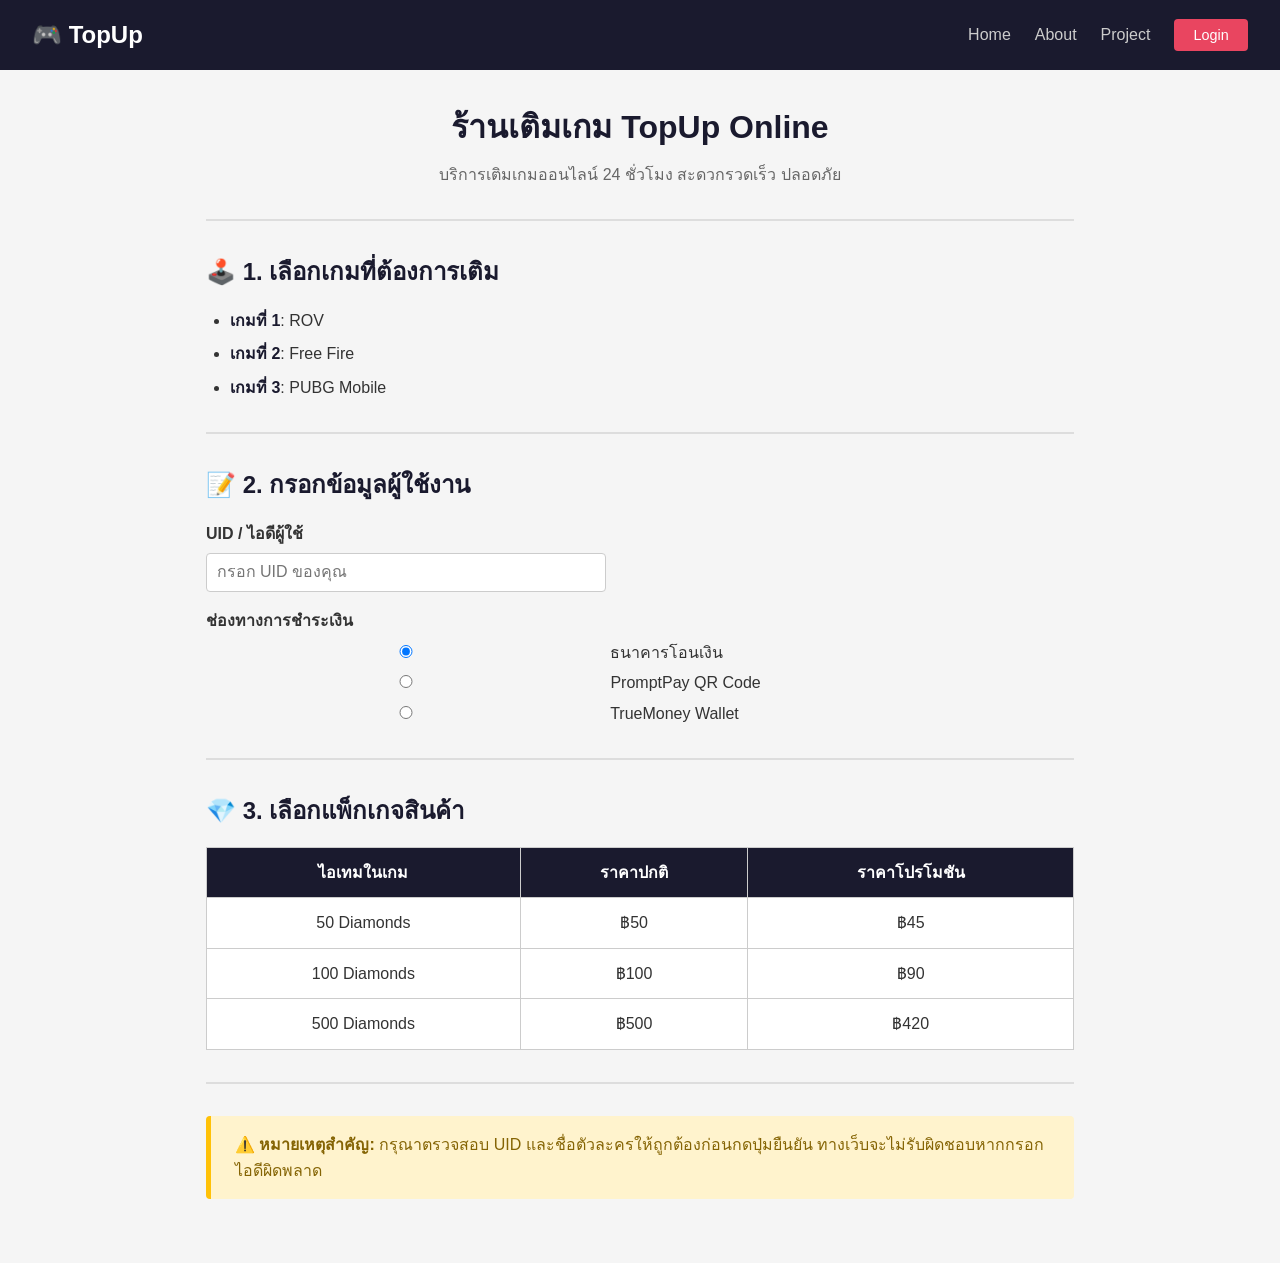
==== index.html @ 4694f150 "my first commit" ====
<!DOCTYPE html>
<html lang="th">
<head>
    <meta charset="UTF-8">
    <meta name="viewport" content="width=device-width, initial-scale=1.0">
    <title>ร้านเติมเกมออนไลน์</title>
    <link rel="stylesheet" href="style.css">
</head>
<body>

    <nav class="navbar">
        <div class="logo">🎮 TopUp</div>
        <ul class="nav-links">
            <li><a href="#">Home</a></li>
            <li><a href="#">About</a></li>
            <li><a href="#">Project</a></li>
            <li><button class="btn-login">Login</button></li>
        </ul>
    </nav>

    <div class="container">

        <h1>ร้านเติมเกม TopUp Online</h1>
        <p class="subtitle">บริการเติมเกมออนไลน์ 24 ชั่วโมง สะดวกรวดเร็ว ปลอดภัย</p>

        <hr>

        <h2>🕹️ 1. เลือกเกมที่ต้องการเติม</h2>
        <ul class="game-list">
            <li><strong>เกมที่ 1</strong>: ROV</li>
            <li><strong>เกมที่ 2</strong>: Free Fire</li>
            <li><strong>เกมที่ 3</strong>: PUBG Mobile</li>
        </ul>

        <hr>

        <h2>📝 2. กรอกข้อมูลผู้ใช้งาน</h2>
        <div class="form-group">
            <label for="uid">UID / ไอดีผู้ใช้</label>
            <input type="text" id="uid" placeholder="กรอก UID ของคุณ">
        </div>
        <div class="form-group">
            <label>ช่องทางการชำระเงิน</label>
            <ul class="payment-options">
                <li><label><input type="radio" name="payment" checked> ธนาคารโอนเงิน</label></li>
                <li><label><input type="radio" name="payment"> PromptPay QR Code</label></li>
                <li><label><input type="radio" name="payment"> TrueMoney Wallet</label></li>
            </ul>
        </div>

        <hr>

        <h2>💎 3. เลือกแพ็กเกจสินค้า</h2>
        <table>
            <thead>
                <tr>
                    <th>ไอเทมในเกม</th>
                    <th>ราคาปกติ</th>
                    <th>ราคาโปรโมชัน</th>
                </tr>
            </thead>
            <tbody>
                <tr>
                    <td>50 Diamonds</td>
                    <td>฿50</td>
                    <td>฿45</td>
                </tr>
                <tr>
                    <td>100 Diamonds</td>
                    <td>฿100</td>
                    <td>฿90</td>
                </tr>
                <tr>
                    <td>500 Diamonds</td>
                    <td>฿500</td>
                    <td>฿420</td>
                </tr>
            </tbody>
        </table>

        <hr>

        <blockquote>
            ⚠️ <strong>หมายเหตุสำคัญ:</strong> กรุณาตรวจสอบ UID และชื่อตัวละครให้ถูกต้องก่อนกดปุ่มยืนยัน ทางเว็บจะไม่รับผิดชอบหากกรอกไอดีผิดพลาด
        </blockquote>

    </div>

</body>
</html>
---- style.css ----
* {
  margin: 0;
  padding: 0;
  box-sizing: border-box;
}
body {
  font-family:
    -apple-system, BlinkMacSystemFont, "Segoe UI", Roboto, sans-serif;
  line-height: 1.6;
  color: #333;
  background: #f5f5f5;
}
.navbar {
  background: #1a1a2e;
  padding: 1rem 2rem;
  display: flex;
  align-items: center;
  justify-content: space-between;
  flex-wrap: wrap;
  gap: 1rem;
}
.navbar .logo {
  font-size: 1.5rem;
  font-weight: bold;
  color: #fff;
}
.navbar .nav-links {
  display: flex;
  align-items: center;
  gap: 1.5rem;
  list-style: none;
  flex-wrap: wrap;
}
.navbar .nav-links a {
  color: #ccc;
  text-decoration: none;
  transition: color 0.3s;
}
.navbar .nav-links a:hover {
  color: #fff;
}
.navbar .btn-login {
  background: #e94560;
  color: #fff;
  border: none;
  padding: 0.5rem 1.2rem;
  border-radius: 4px;
  cursor: pointer;
  font-size: 0.9rem;
}
.navbar .btn-login:hover {
  background: #d63851;
}
.container {
  max-width: 900px;
  margin: 0 auto;
  padding: 2rem 1rem;
}
h1 {
  text-align: center;
  margin-bottom: 0.5rem;
  color: #1a1a2e;
}
.subtitle {
  text-align: center;
  color: #666;
  margin-bottom: 1.5rem;
}
hr {
  border: none;
  border-top: 2px solid #ddd;
  margin: 2rem 0;
}
h2 {
  color: #1a1a2e;
  margin-bottom: 1rem;
}
.game-list {
  list-style: disc;
  padding-left: 1.5rem;
}
.game-list li {
  margin-bottom: 0.5rem;
}
.game-list li strong {
  color: #1a1a2e;
}
.form-group {
  margin-bottom: 1rem;
}
.form-group label {
  display: block;
  font-weight: 600;
  margin-bottom: 0.4rem;
}
.form-group input,
.form-group select {
  width: 100%;
  max-width: 400px;
  padding: 0.6rem;
  border: 1px solid #ccc;
  border-radius: 4px;
  font-size: 1rem;
}
.payment-options {
  list-style: none;
  padding: 0;
}
.payment-options li {
  margin-bottom: 0.3rem;
}
.payment-options label {
  font-weight: normal;
  display: inline;
}
table {
  width: 100%;
  border-collapse: collapse;
  margin-top: 0.5rem;
}
th,
td {
  border: 1px solid #ccc;
  padding: 0.75rem;
  text-align: center;
}
th {
  background: #1a1a2e;
  color: #fff;
}
td {
  background: #fff;
}
blockquote {
  background: #fff3cd;
  border-left: 5px solid #ffc107;
  padding: 1rem 1.5rem;
  margin: 2rem 0;
  border-radius: 4px;
  color: #856404;
}
@media (max-width: 600px) {
  .navbar {
    flex-direction: column;
    align-items: flex-start;
  }
  .navbar .nav-links {
    flex-direction: column;
    align-items: flex-start;
    gap: 0.75rem;
  }
  h1 {
    font-size: 1.5rem;
  }
}
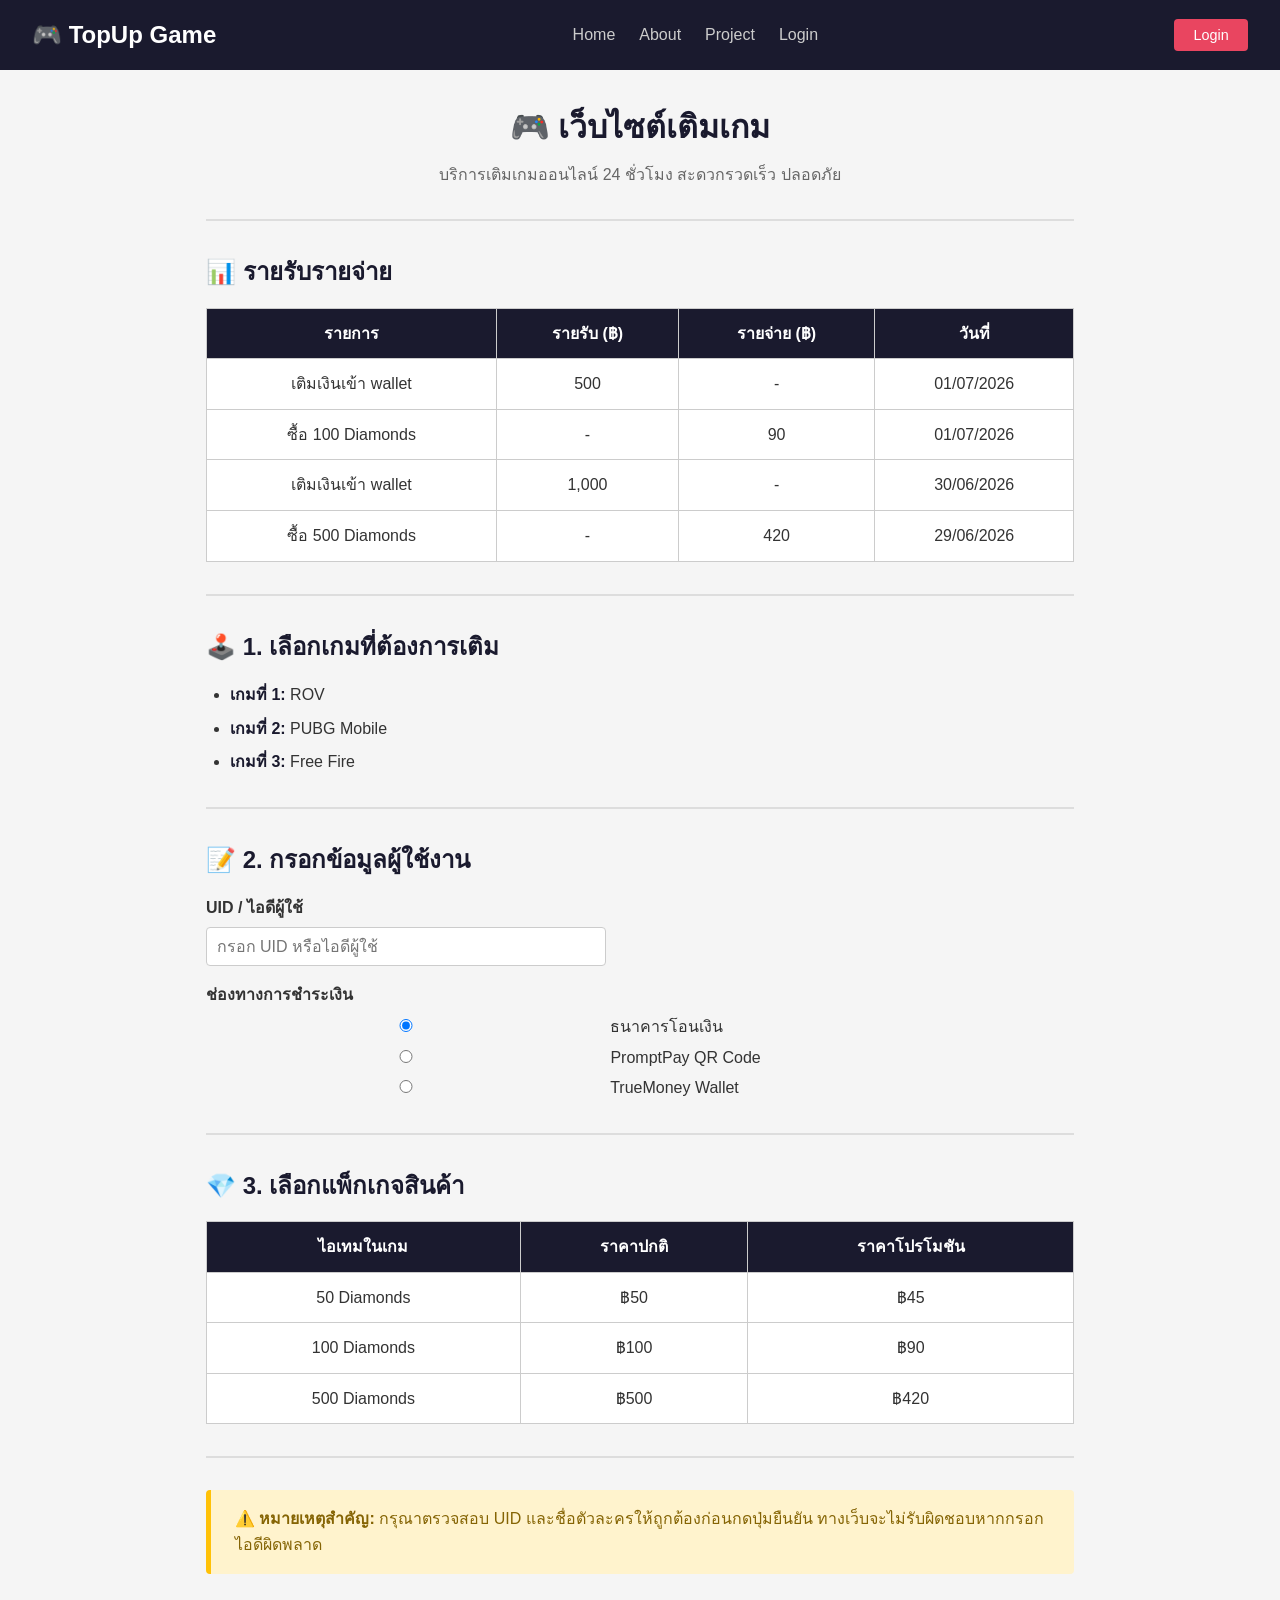
==== commit 2b281fe5: "second commit" ====
--- a/index.html
+++ b/index.html
@@ -1,90 +1,148 @@
 <!DOCTYPE html>
 <html lang="th">
 <head>
-    <meta charset="UTF-8">
-    <meta name="viewport" content="width=device-width, initial-scale=1.0">
-    <title>ร้านเติมเกมออนไลน์</title>
-    <link rel="stylesheet" href="style.css">
+  <meta charset="UTF-8" />
+  <meta name="viewport" content="width=device-width, initial-scale=1.0" />
+  <title>เว็บไซต์เติมเกม</title>
+  <link rel="stylesheet" href="style.css" />
 </head>
 <body>
 
-    <nav class="navbar">
-        <div class="logo">🎮 TopUp</div>
-        <ul class="nav-links">
-            <li><a href="#">Home</a></li>
-            <li><a href="#">About</a></li>
-            <li><a href="#">Project</a></li>
-            <li><button class="btn-login">Login</button></li>
-        </ul>
-    </nav>
+  <nav class="navbar">
+    <div class="logo">🎮 TopUp Game</div>
+    <ul class="nav-links">
+      <li><a href="#">Home</a></li>
+      <li><a href="#">About</a></li>
+      <li><a href="#">Project</a></li>
+      <li><a href="#">Login</a></li>
+    </ul>
+    <button class="btn-login">Login</button>
+  </nav>
 
-    <div class="container">
+  <div class="container">
 
-        <h1>ร้านเติมเกม TopUp Online</h1>
-        <p class="subtitle">บริการเติมเกมออนไลน์ 24 ชั่วโมง สะดวกรวดเร็ว ปลอดภัย</p>
+    <h1>🎮 เว็บไซต์เติมเกม</h1>
+    <p class="subtitle">บริการเติมเกมออนไลน์ 24 ชั่วโมง สะดวกรวดเร็ว ปลอดภัย</p>
 
-        <hr>
+    <hr />
 
-        <h2>🕹️ 1. เลือกเกมที่ต้องการเติม</h2>
-        <ul class="game-list">
-            <li><strong>เกมที่ 1</strong>: ROV</li>
-            <li><strong>เกมที่ 2</strong>: Free Fire</li>
-            <li><strong>เกมที่ 3</strong>: PUBG Mobile</li>
-        </ul>
+    <h2>📊 รายรับรายจ่าย</h2>
+    <table>
+      <thead>
+        <tr>
+          <th>รายการ</th>
+          <th>รายรับ (฿)</th>
+          <th>รายจ่าย (฿)</th>
+          <th>วันที่</th>
+        </tr>
+      </thead>
+      <tbody>
+        <tr>
+          <td>เติมเงินเข้า wallet</td>
+          <td>500</td>
+          <td>-</td>
+          <td>01/07/2026</td>
+        </tr>
+        <tr>
+          <td>ซื้อ 100 Diamonds</td>
+          <td>-</td>
+          <td>90</td>
+          <td>01/07/2026</td>
+        </tr>
+        <tr>
+          <td>เติมเงินเข้า wallet</td>
+          <td>1,000</td>
+          <td>-</td>
+          <td>30/06/2026</td>
+        </tr>
+        <tr>
+          <td>ซื้อ 500 Diamonds</td>
+          <td>-</td>
+          <td>420</td>
+          <td>29/06/2026</td>
+        </tr>
+      </tbody>
+    </table>
 
-        <hr>
+    <hr />
 
-        <h2>📝 2. กรอกข้อมูลผู้ใช้งาน</h2>
-        <div class="form-group">
-            <label for="uid">UID / ไอดีผู้ใช้</label>
-            <input type="text" id="uid" placeholder="กรอก UID ของคุณ">
-        </div>
-        <div class="form-group">
-            <label>ช่องทางการชำระเงิน</label>
-            <ul class="payment-options">
-                <li><label><input type="radio" name="payment" checked> ธนาคารโอนเงิน</label></li>
-                <li><label><input type="radio" name="payment"> PromptPay QR Code</label></li>
-                <li><label><input type="radio" name="payment"> TrueMoney Wallet</label></li>
-            </ul>
-        </div>
+    <h2>🕹️ 1. เลือกเกมที่ต้องการเติม</h2>
+    <ul class="game-list">
+      <li><strong>เกมที่ 1:</strong> ROV</li>
+      <li><strong>เกมที่ 2:</strong> PUBG Mobile</li>
+      <li><strong>เกมที่ 3:</strong> Free Fire</li>
+    </ul>
 
-        <hr>
+    <hr />
 
-        <h2>💎 3. เลือกแพ็กเกจสินค้า</h2>
-        <table>
-            <thead>
-                <tr>
-                    <th>ไอเทมในเกม</th>
-                    <th>ราคาปกติ</th>
-                    <th>ราคาโปรโมชัน</th>
-                </tr>
-            </thead>
-            <tbody>
-                <tr>
-                    <td>50 Diamonds</td>
-                    <td>฿50</td>
-                    <td>฿45</td>
-                </tr>
-                <tr>
-                    <td>100 Diamonds</td>
-                    <td>฿100</td>
-                    <td>฿90</td>
-                </tr>
-                <tr>
-                    <td>500 Diamonds</td>
-                    <td>฿500</td>
-                    <td>฿420</td>
-                </tr>
-            </tbody>
-        </table>
+    <h2>📝 2. กรอกข้อมูลผู้ใช้งาน</h2>
+    <div class="form-group">
+      <label for="uid">UID / ไอดีผู้ใช้</label>
+      <input type="text" id="uid" placeholder="กรอก UID หรือไอดีผู้ใช้" />
+    </div>
+    <div class="form-group">
+      <label>ช่องทางการชำระเงิน</label>
+      <ul class="payment-options">
+        <li>
+          <label>
+            <input type="radio" name="payment" value="bank" checked />
+            ธนาคารโอนเงิน
+          </label>
+        </li>
+        <li>
+          <label>
+            <input type="radio" name="payment" value="promptpay" />
+            PromptPay QR Code
+          </label>
+        </li>
+        <li>
+          <label>
+            <input type="radio" name="payment" value="truemoney" />
+            TrueMoney Wallet
+          </label>
+        </li>
+      </ul>
+    </div>
 
-        <hr>
+    <hr />
 
-        <blockquote>
-            ⚠️ <strong>หมายเหตุสำคัญ:</strong> กรุณาตรวจสอบ UID และชื่อตัวละครให้ถูกต้องก่อนกดปุ่มยืนยัน ทางเว็บจะไม่รับผิดชอบหากกรอกไอดีผิดพลาด
-        </blockquote>
+    <h2>💎 3. เลือกแพ็กเกจสินค้า</h2>
+    <table>
+      <thead>
+        <tr>
+          <th>ไอเทมในเกม</th>
+          <th>ราคาปกติ</th>
+          <th>ราคาโปรโมชัน</th>
+        </tr>
+      </thead>
+      <tbody>
+        <tr>
+          <td>50 Diamonds</td>
+          <td>฿50</td>
+          <td>฿45</td>
+        </tr>
+        <tr>
+          <td>100 Diamonds</td>
+          <td>฿100</td>
+          <td>฿90</td>
+        </tr>
+        <tr>
+          <td>500 Diamonds</td>
+          <td>฿500</td>
+          <td>฿420</td>
+        </tr>
+      </tbody>
+    </table>
 
-    </div>
+    <hr />
+
+    <blockquote>
+      <strong>⚠️ หมายเหตุสำคัญ:</strong>
+      กรุณาตรวจสอบ UID และชื่อตัวละครให้ถูกต้องก่อนกดปุ่มยืนยัน
+      ทางเว็บจะไม่รับผิดชอบหากกรอกไอดีผิดพลาด
+    </blockquote>
+
+  </div>
 
 </body>
 </html>
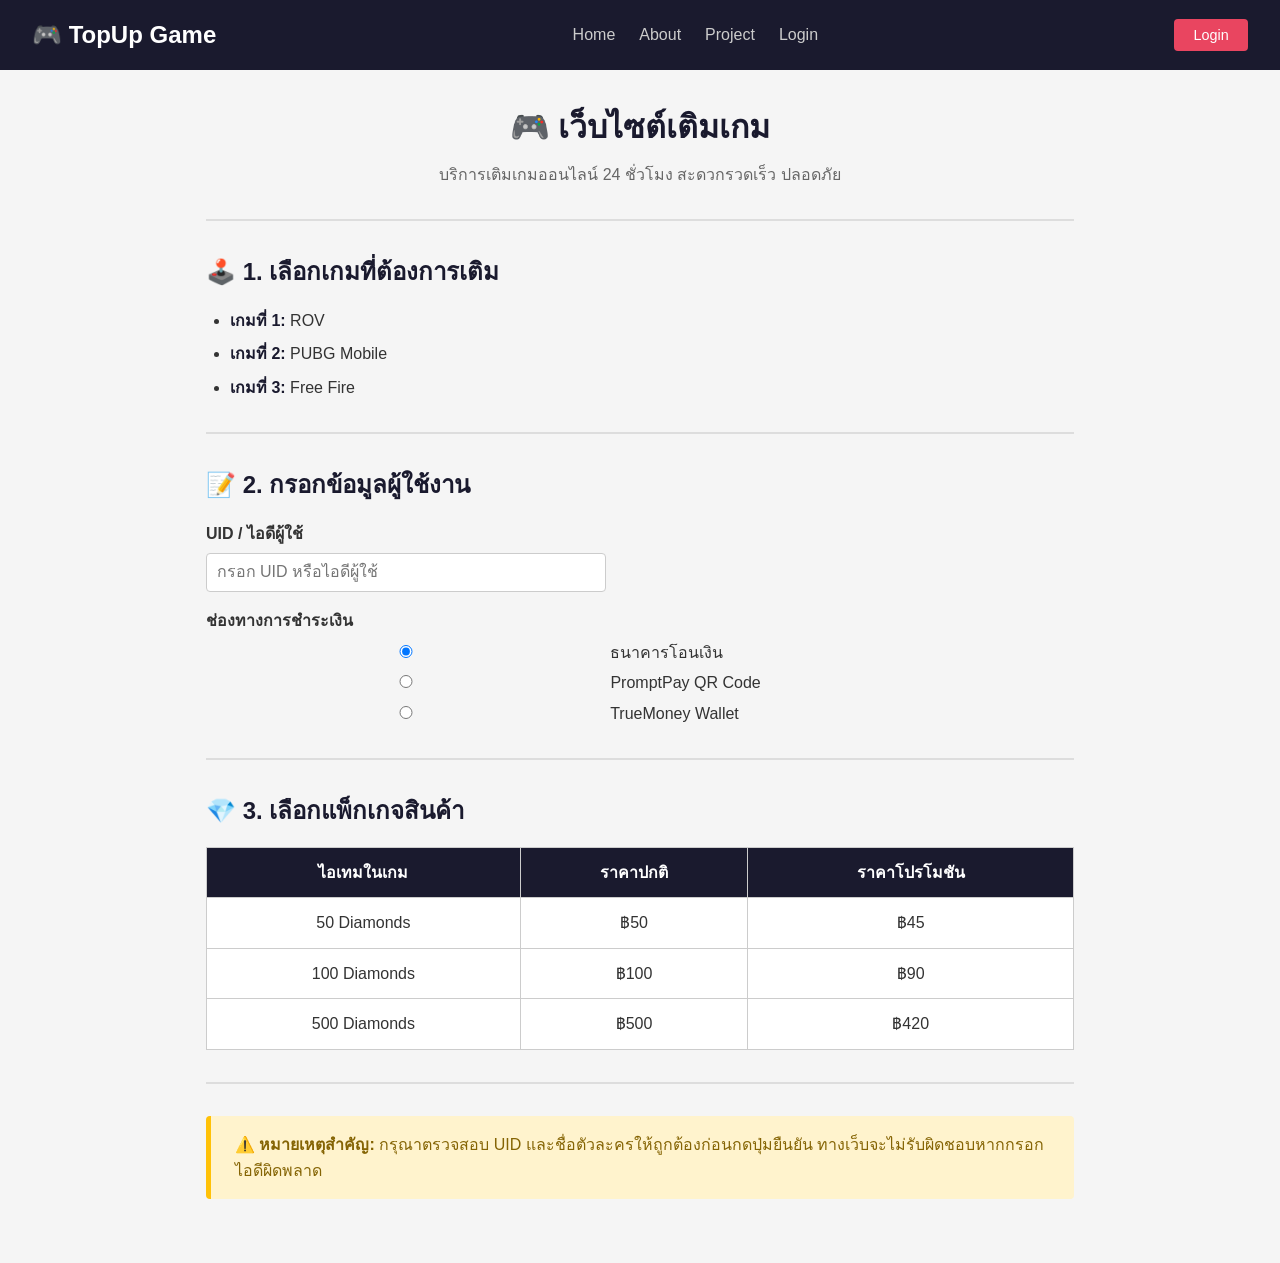
==== commit d9427f1a: "add javascript file" ====
--- a/index.html
+++ b/index.html
@@ -1,148 +1,107 @@
-<!DOCTYPE html>
+<!doctype html>
 <html lang="th">
-<head>
-  <meta charset="UTF-8" />
-  <meta name="viewport" content="width=device-width, initial-scale=1.0" />
-  <title>เว็บไซต์เติมเกม</title>
-  <link rel="stylesheet" href="style.css" />
-</head>
-<body>
+  <head>
+    <meta charset="UTF-8" />
+    <meta name="viewport" content="width=device-width, initial-scale=1.0" />
+    <title>เว็บไซต์เติมเกม</title>
+    <link rel="stylesheet" href="style.css" />
+  </head>
+  <body>
+    <nav class="navbar">
+      <div class="logo">🎮 TopUp Game</div>
+      <ul class="nav-links">
+        <li><a href="#">Home</a></li>
+        <li><a href="#">About</a></li>
+        <li><a href="#">Project</a></li>
+        <li><a href="#">Login</a></li>
+      </ul>
+      <button class="btn-login">Login</button>
+    </nav>
 
-  <nav class="navbar">
-    <div class="logo">🎮 TopUp Game</div>
-    <ul class="nav-links">
-      <li><a href="#">Home</a></li>
-      <li><a href="#">About</a></li>
-      <li><a href="#">Project</a></li>
-      <li><a href="#">Login</a></li>
-    </ul>
-    <button class="btn-login">Login</button>
-  </nav>
+    <div class="container">
+      <h1>🎮 เว็บไซต์เติมเกม</h1>
+      <p class="subtitle">
+        บริการเติมเกมออนไลน์ 24 ชั่วโมง สะดวกรวดเร็ว ปลอดภัย
+      </p>
 
-  <div class="container">
+      <hr />
 
-    <h1>🎮 เว็บไซต์เติมเกม</h1>
-    <p class="subtitle">บริการเติมเกมออนไลน์ 24 ชั่วโมง สะดวกรวดเร็ว ปลอดภัย</p>
+      <h2>🕹️ 1. เลือกเกมที่ต้องการเติม</h2>
+      <ul class="game-list">
+        <li><strong>เกมที่ 1:</strong> ROV</li>
+        <li><strong>เกมที่ 2:</strong> PUBG Mobile</li>
+        <li><strong>เกมที่ 3:</strong> Free Fire</li>
+      </ul>
 
-    <hr />
+      <hr />
 
-    <h2>📊 รายรับรายจ่าย</h2>
-    <table>
-      <thead>
-        <tr>
-          <th>รายการ</th>
-          <th>รายรับ (฿)</th>
-          <th>รายจ่าย (฿)</th>
-          <th>วันที่</th>
-        </tr>
-      </thead>
-      <tbody>
-        <tr>
-          <td>เติมเงินเข้า wallet</td>
-          <td>500</td>
-          <td>-</td>
-          <td>01/07/2026</td>
-        </tr>
-        <tr>
-          <td>ซื้อ 100 Diamonds</td>
-          <td>-</td>
-          <td>90</td>
-          <td>01/07/2026</td>
-        </tr>
-        <tr>
-          <td>เติมเงินเข้า wallet</td>
-          <td>1,000</td>
-          <td>-</td>
-          <td>30/06/2026</td>
-        </tr>
-        <tr>
-          <td>ซื้อ 500 Diamonds</td>
-          <td>-</td>
-          <td>420</td>
-          <td>29/06/2026</td>
-        </tr>
-      </tbody>
-    </table>
+      <h2>📝 2. กรอกข้อมูลผู้ใช้งาน</h2>
+      <div class="form-group">
+        <label for="uid">UID / ไอดีผู้ใช้</label>
+        <input type="text" id="uid" placeholder="กรอก UID หรือไอดีผู้ใช้" />
+      </div>
+      <div class="form-group">
+        <label>ช่องทางการชำระเงิน</label>
+        <ul class="payment-options">
+          <li>
+            <label>
+              <input type="radio" name="payment" value="bank" checked />
+              ธนาคารโอนเงิน
+            </label>
+          </li>
+          <li>
+            <label>
+              <input type="radio" name="payment" value="promptpay" />
+              PromptPay QR Code
+            </label>
+          </li>
+          <li>
+            <label>
+              <input type="radio" name="payment" value="truemoney" />
+              TrueMoney Wallet
+            </label>
+          </li>
+        </ul>
+      </div>
 
-    <hr />
+      <hr />
 
-    <h2>🕹️ 1. เลือกเกมที่ต้องการเติม</h2>
-    <ul class="game-list">
-      <li><strong>เกมที่ 1:</strong> ROV</li>
-      <li><strong>เกมที่ 2:</strong> PUBG Mobile</li>
-      <li><strong>เกมที่ 3:</strong> Free Fire</li>
-    </ul>
+      <h2>💎 3. เลือกแพ็กเกจสินค้า</h2>
+      <table>
+        <thead>
+          <tr>
+            <th>ไอเทมในเกม</th>
+            <th>ราคาปกติ</th>
+            <th>ราคาโปรโมชัน</th>
+          </tr>
+        </thead>
+        <tbody>
+          <tr>
+            <td>50 Diamonds</td>
+            <td>฿50</td>
+            <td>฿45</td>
+          </tr>
+          <tr>
+            <td>100 Diamonds</td>
+            <td>฿100</td>
+            <td>฿90</td>
+          </tr>
+          <tr>
+            <td>500 Diamonds</td>
+            <td>฿500</td>
+            <td>฿420</td>
+          </tr>
+        </tbody>
+      </table>
 
-    <hr />
+      <hr />
 
-    <h2>📝 2. กรอกข้อมูลผู้ใช้งาน</h2>
-    <div class="form-group">
-      <label for="uid">UID / ไอดีผู้ใช้</label>
-      <input type="text" id="uid" placeholder="กรอก UID หรือไอดีผู้ใช้" />
+      <blockquote>
+        <strong>⚠️ หมายเหตุสำคัญ:</strong>
+        กรุณาตรวจสอบ UID และชื่อตัวละครให้ถูกต้องก่อนกดปุ่มยืนยัน
+        ทางเว็บจะไม่รับผิดชอบหากกรอกไอดีผิดพลาด
+      </blockquote>
     </div>
-    <div class="form-group">
-      <label>ช่องทางการชำระเงิน</label>
-      <ul class="payment-options">
-        <li>
-          <label>
-            <input type="radio" name="payment" value="bank" checked />
-            ธนาคารโอนเงิน
-          </label>
-        </li>
-        <li>
-          <label>
-            <input type="radio" name="payment" value="promptpay" />
-            PromptPay QR Code
-          </label>
-        </li>
-        <li>
-          <label>
-            <input type="radio" name="payment" value="truemoney" />
-            TrueMoney Wallet
-          </label>
-        </li>
-      </ul>
-    </div>
-
-    <hr />
-
-    <h2>💎 3. เลือกแพ็กเกจสินค้า</h2>
-    <table>
-      <thead>
-        <tr>
-          <th>ไอเทมในเกม</th>
-          <th>ราคาปกติ</th>
-          <th>ราคาโปรโมชัน</th>
-        </tr>
-      </thead>
-      <tbody>
-        <tr>
-          <td>50 Diamonds</td>
-          <td>฿50</td>
-          <td>฿45</td>
-        </tr>
-        <tr>
-          <td>100 Diamonds</td>
-          <td>฿100</td>
-          <td>฿90</td>
-        </tr>
-        <tr>
-          <td>500 Diamonds</td>
-          <td>฿500</td>
-          <td>฿420</td>
-        </tr>
-      </tbody>
-    </table>
-
-    <hr />
-
-    <blockquote>
-      <strong>⚠️ หมายเหตุสำคัญ:</strong>
-      กรุณาตรวจสอบ UID และชื่อตัวละครให้ถูกต้องก่อนกดปุ่มยืนยัน
-      ทางเว็บจะไม่รับผิดชอบหากกรอกไอดีผิดพลาด
-    </blockquote>
-
-  </div>
-
-</body>
+    <script src="script.js"></script>
+  </body>
 </html>
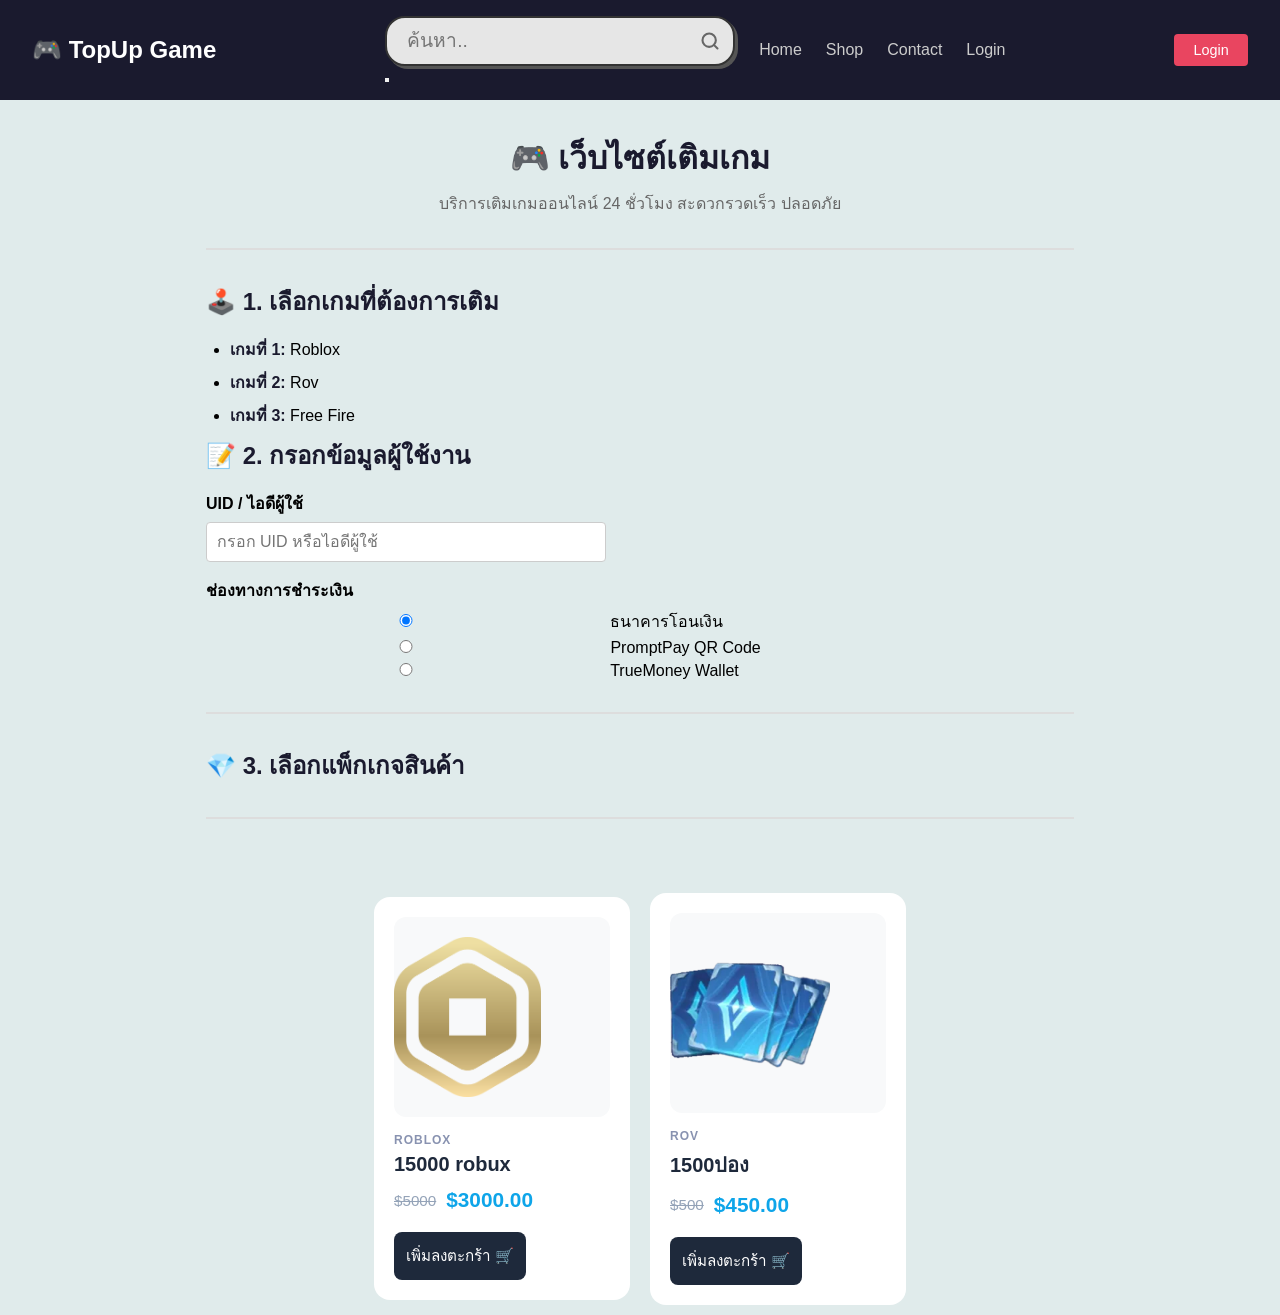
==== commit fac3b1ad: "update javascript dom" ====
--- a/index.html
+++ b/index.html
@@ -10,9 +10,34 @@
     <nav class="navbar">
       <div class="logo">🎮 TopUp Game</div>
       <ul class="nav-links">
+        <li class="search-container">
+          <input
+            type="text"
+            class="search-input"
+            placeholder="ค้นหา.."
+            id="searchInput"
+          />
+          <!-- ไอคอนแว่นขยายสีเทาเข้ม วางไว้ข้างหลัง (ด้านขวา) -->
+          <button type="button" id="searchBtn" class="search-button-wrapper">
+            <svg
+              class="search-icon"
+              xmlns="http://www.w3.org/2000/svg"
+              viewBox="0 0 24 24"
+              fill="none"
+              stroke="currentColor"
+              stroke-width="2.5"
+              stroke-linecap="round"
+              stroke-linejoin="round"
+            >
+              <circle cx="11" cy="11" r="8"></circle>
+              <line x1="21" y1="21" x2="16.65" y2="16.65"></line>
+            </svg>
+          </button>
+        </li>
+
         <li><a href="#">Home</a></li>
-        <li><a href="#">About</a></li>
-        <li><a href="#">Project</a></li>
+        <li><a href="#">Shop</a></li>
+        <li><a href="#">Contact</a></li>
         <li><a href="#">Login</a></li>
       </ul>
       <button class="btn-login">Login</button>
@@ -20,7 +45,7 @@
 
     <div class="container">
       <h1>🎮 เว็บไซต์เติมเกม</h1>
-      <p class="subtitle">
+      <p class="subtitle" id="topup">
         บริการเติมเกมออนไลน์ 24 ชั่วโมง สะดวกรวดเร็ว ปลอดภัย
       </p>
 
@@ -28,12 +53,10 @@
 
       <h2>🕹️ 1. เลือกเกมที่ต้องการเติม</h2>
       <ul class="game-list">
-        <li><strong>เกมที่ 1:</strong> ROV</li>
-        <li><strong>เกมที่ 2:</strong> PUBG Mobile</li>
+        <li><strong>เกมที่ 1:</strong> Roblox</li>
+        <li><strong>เกมที่ 2:</strong> Rov</li>
         <li><strong>เกมที่ 3:</strong> Free Fire</li>
       </ul>
-
-      <hr />
 
       <h2>📝 2. กรอกข้อมูลผู้ใช้งาน</h2>
       <div class="form-group">
@@ -67,41 +90,55 @@
       <hr />
 
       <h2>💎 3. เลือกแพ็กเกจสินค้า</h2>
-      <table>
-        <thead>
-          <tr>
-            <th>ไอเทมในเกม</th>
-            <th>ราคาปกติ</th>
-            <th>ราคาโปรโมชัน</th>
-          </tr>
-        </thead>
-        <tbody>
-          <tr>
-            <td>50 Diamonds</td>
-            <td>฿50</td>
-            <td>฿45</td>
-          </tr>
-          <tr>
-            <td>100 Diamonds</td>
-            <td>฿100</td>
-            <td>฿90</td>
-          </tr>
-          <tr>
-            <td>500 Diamonds</td>
-            <td>฿500</td>
-            <td>฿420</td>
-          </tr>
-        </tbody>
-      </table>
+      <hr />
+    </div>
 
-      <hr />
+    <div class="card-item">
+      <div class="card">
+        <div class="container-2">
+          <!-- ส่วนรูปภาพสินค้า -->
+          <div class="product-img-box">
+            <img
+              src="./images/Robux_2019_Logo_gold.svg.webp"
+              alt="ipad-gen10"
+            />
+          </div>
 
-      <blockquote>
-        <strong>⚠️ หมายเหตุสำคัญ:</strong>
-        กรุณาตรวจสอบ UID และชื่อตัวละครให้ถูกต้องก่อนกดปุ่มยืนยัน
-        ทางเว็บจะไม่รับผิดชอบหากกรอกไอดีผิดพลาด
-      </blockquote>
+          <!-- ส่วนเนื้อหารายละเอียด -->
+          <h5 class="category">Roblox</h5>
+          <h2 class="product-title">15000 robux</h2>
+
+          <h4 class="price-box">
+            <del class="old-price">$5000</del>
+            <span class="current-price">$3000.00</span>
+          </h4>
+
+          <!-- ปุ่มกด (ปูทางไว้สำหรับทำ JavaScript DOM ตะกร้าสินค้า) -->
+          <button class="add-to-cart-btn">เพิ่มลงตะกร้า 🛒</button>
+        </div>
+      </div>
+      <div class="card">
+        <div class="container-2">
+          <!-- ส่วนรูปภาพสินค้า -->
+          <div class="product-img-box">
+            <img src="./images/rov-coupon.webp" alt="ipad-gen10" />
+          </div>
+
+          <!-- ส่วนเนื้อหารายละเอียด -->
+          <h5 class="category">Rov</h5>
+          <h2 class="product-title">1500ปอง</h2>
+
+          <h4 class="price-box">
+            <del class="old-price">$500</del>
+            <span class="current-price">$450.00</span>
+          </h4>
+
+          <!-- ปุ่มกด (ปูทางไว้สำหรับทำ JavaScript DOM ตะกร้าสินค้า) -->
+          <button class="add-to-cart-btn">เพิ่มลงตะกร้า 🛒</button>
+        </div>
+      </div>
     </div>
+
     <script src="script.js"></script>
   </body>
 </html>
--- a/style.css
+++ b/style.css
@@ -4,12 +4,14 @@
   box-sizing: border-box;
 }
 body {
-  font-family:
-    -apple-system, BlinkMacSystemFont, "Segoe UI", Roboto, sans-serif;
-  line-height: 1.6;
-  color: #333;
-  background: #f5f5f5;
-}
+  font-family: "Inter", sans-serif;
+  background-color: #e0ebeb;
+  justify-content: center;
+  align-items: center;
+  height: 100vh;
+  margin: 0;
+}
+
 .navbar {
   background: #1a1a2e;
   padding: 1rem 2rem;
@@ -153,3 +155,132 @@
     font-size: 1.5rem;
   }
 }
+.card {
+  background-color: #ffffff;
+  border-radius: 16px; /* ปรับขอบให้โค้งมนดูพรีเมียม */
+  box-shadow: 0 10px 25px rgba(0, 0, 3px, 0.05); /* ใส่เงาฟุ้งละมุน */
+  overflow: hidden;
+  transition: all 0.3s ease; /* ตั้งค่าความเร็วอนิเมชันตอนเมาส์ผ่าน */
+  margin: 10px;
+  width: 20%;
+}
+
+/* เอฟเฟกต์ลอยตัวเวลาเมาส์ชี้ (Hover) */
+.card:hover {
+  transform: translateY(-8px); /* ขยับลอยขึ้น 8 พิกเซล */
+  box-shadow: 0 15px 30px rgba(0, 0, 0, 0.12); /* เงาเข้มขึ้นเล็กน้อย */
+}
+
+/* 2. คอนเทนเนอร์ด้านในจัดการเนื้อหา */
+.container-2 {
+  padding: 20px;
+}
+
+/* จัดสัดส่วนกรอบรูปภาพสินค้า */
+.product-img-box {
+  width: 100%;
+  height: 200px;
+  background-color: #f8f9fa;
+  border-radius: 12px;
+  display: flex;
+  align-items: center;
+  overflow: hidden;
+  margin-bottom: 16px;
+}
+
+.product-img-box img {
+  max-width: 80%;
+  max-height: 80%;
+  object-fit: contain; /* ป้องกันไม่ให้สัดส่วนรูปภาพเบี้ยว */
+}
+
+/* 3. ตกแต่งฝั่งข้อความรายละเอียด */
+.category {
+  font-size: 0.75rem;
+  text-transform: uppercase; /* บังคับอักษรพิมพ์ใหญ่ */
+  letter-spacing: 1px;
+  color: #8892b0;
+  margin: 0 0 6px 0;
+}
+
+.product-title {
+  font-size: 1.25rem;
+  font-weight: 600;
+  color: #1e293b;
+  margin: 0 0 12px 0;
+}
+
+/* จัดการโซนราคา */
+.price-box {
+  margin: 0 0 20px 0;
+  display: flex;
+  align-items: center;
+  gap: 10px; /* เว้นระยะห่างระหว่างราคาเก่ากับราคาใหม่ */
+}
+
+.old-price {
+  font-size: 0.95rem;
+  color: #94a3b8;
+  font-weight: 400;
+}
+
+.current-price {
+  font-size: 1.3rem;
+  color: #0ea5e9; /* สีฟ้าสวยสดใส */
+  font-weight: 700;
+}
+
+/* 4. ตกแต่งปุ่มเพิ่มลงตะกร้า */
+.add-to-cart-btn {
+  padding: 12px;
+  background-color: #1e293b;
+  color: #ffffff;
+  border: none;
+  border-radius: 8px;
+  font-size: 0.95rem;
+  font-weight: 500;
+  cursor: pointer;
+  transition: background-color 0.2s ease;
+}
+
+.add-to-cart-btn:hover {
+  background-color: #0ea5e9; /* เปลี่ยนเป็นสีฟ้าเวลาเมาส์ชี้ */
+}
+
+.card-item {
+  display: flex;
+  flex-direction: row;
+  justify-content: center;
+  align-items: center;
+}
+
+.search-container {
+  position: relative;
+  width: 350px; /* สามารถปรับความกว้างยาวได้ตามต้องการ */
+}
+
+/* 2. ตกแต่งตัวกล่องข้อความอินพุต */
+.search-input {
+  width: 100%;
+  padding: 12px 45px 12px 20px; /* padding-right ขยับหลบไอคอนขวา 45px */
+  font-size: 1.2rem;
+  color: #555555;
+  background-color: #e6e6e6; /* สีเทาอ่อนตามภาพของคุณ */
+  border: 2px solid #333333; /* ขอบเข้มด้านบนและซ้าย */
+  border-radius: 20px; /* ทำขอบโค้งมนรอบด้าน */
+  box-shadow: 3px 3px 0px #555555; /* ทำมิติเงาซ้อนด้านล่างขวา */
+  outline: none;
+  box-sizing: border-box;
+}
+
+/* 3. ตกแต่งและจัดตำแหน่งไอคอนแว่นขยาย */
+.search-icon {
+  position: absolute;
+  right: 15px; /* ดันให้อยู่ห่างจากขอบขวา 15px */
+  top: 37%; /* จัดกึ่งกลางแนวตั้ง */
+  transform: translateY(-50%); /* ดึงกลับขึ้นมาครึ่งหนึ่งเพื่อให้บาลานซ์พอดี */
+  width: 20px; /* ขนาดความกว้างของแว่นขยาย */
+  height: 20px; /* ขนาดความสูงของแว่นขยาย */
+  color: #666666; /* เปลี่ยนสีหัวแว่นขยายตามต้องการ */
+  pointer-events: none; /* เพื่อให้เวลาผู้ใช้คลิกโดนไอคอน ก็ยังโฟกัสที่ช่องพิมพ์ได้ปกติ */
+}
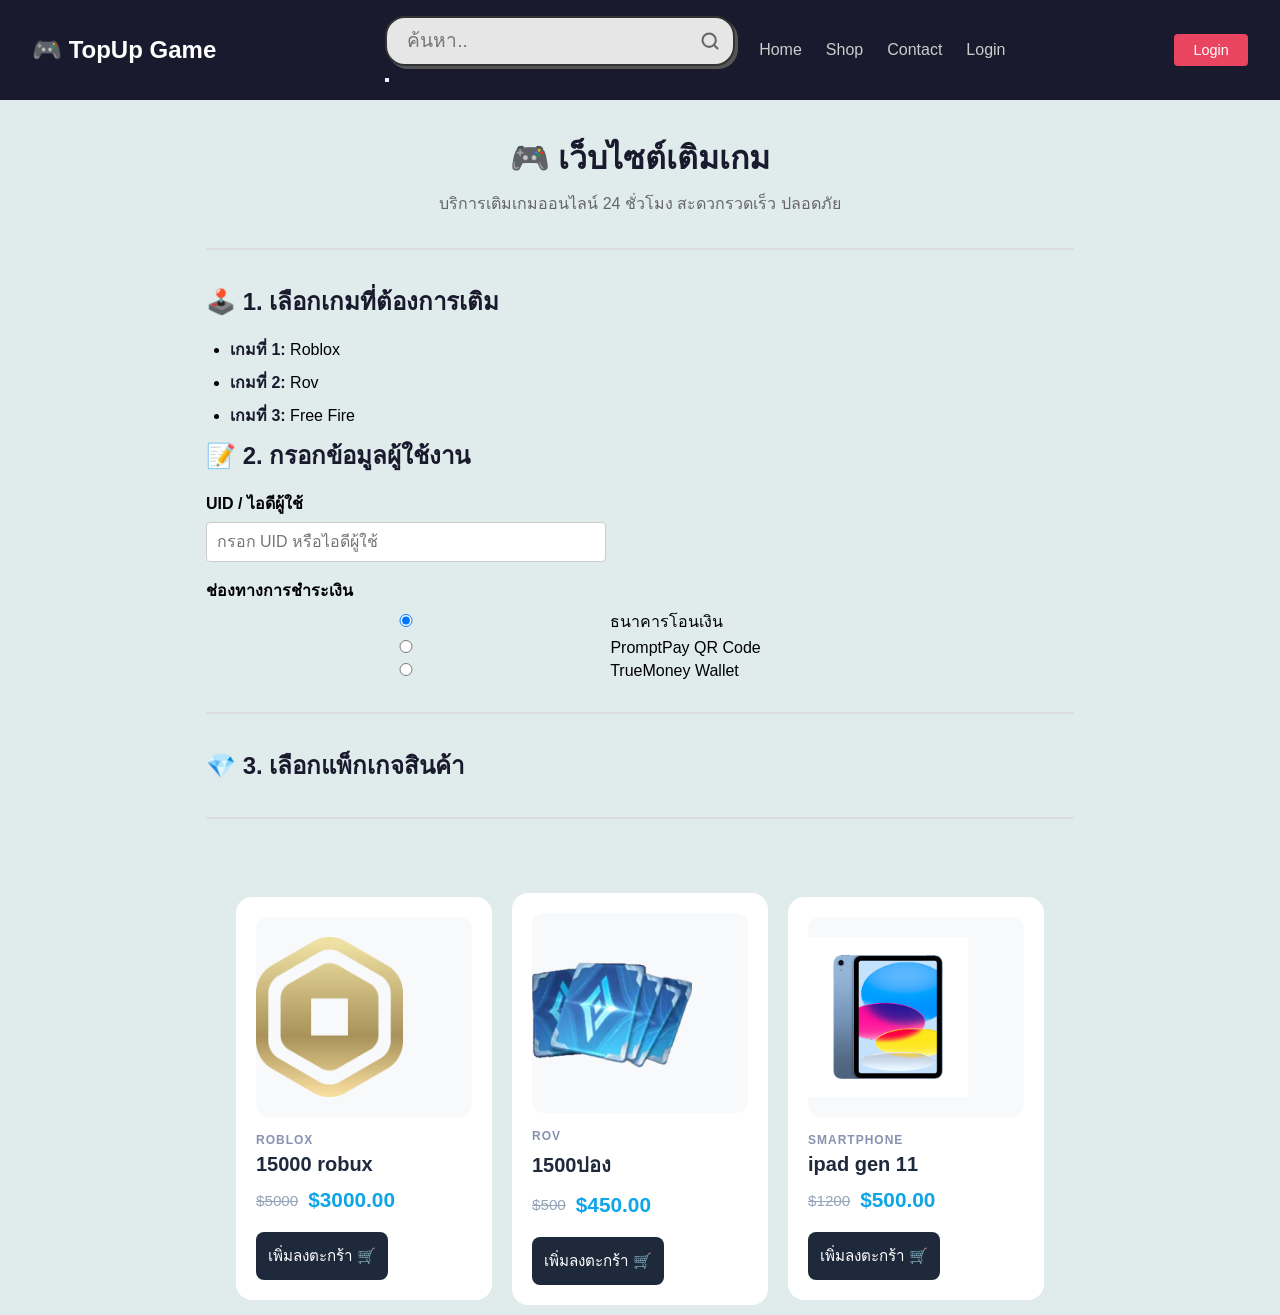
==== commit aa7b2606: "ipad product" ====
--- a/index.html
+++ b/index.html
@@ -117,6 +117,7 @@
           <button class="add-to-cart-btn">เพิ่มลงตะกร้า 🛒</button>
         </div>
       </div>
+
       <div class="card">
         <div class="container-2">
           <!-- ส่วนรูปภาพสินค้า -->
@@ -137,6 +138,26 @@
           <button class="add-to-cart-btn">เพิ่มลงตะกร้า 🛒</button>
         </div>
       </div>
+      <div class="card">
+        <div class="container-2">
+          <!-- ส่วนรูปภาพสินค้า -->
+          <div class="product-img-box">
+            <img src="./images/ipad-gen11.webp" alt="ipad-gen10" />
+          </div>
+
+          <!-- ส่วนเนื้อหารายละเอียด -->
+          <h5 class="category">Smartphone</h5>
+          <h2 class="product-title">ipad gen 11</h2>
+
+          <h4 class="price-box">
+            <del class="old-price">$1200</del>
+            <span class="current-price">$500.00</span>
+          </h4>
+
+          <!-- ปุ่มกด (ปูทางไว้สำหรับทำ JavaScript DOM ตะกร้าสินค้า) -->
+          <button class="add-to-cart-btn">เพิ่มลงตะกร้า 🛒</button>
+        </div>
+      </div>
     </div>
 
     <script src="script.js"></script>
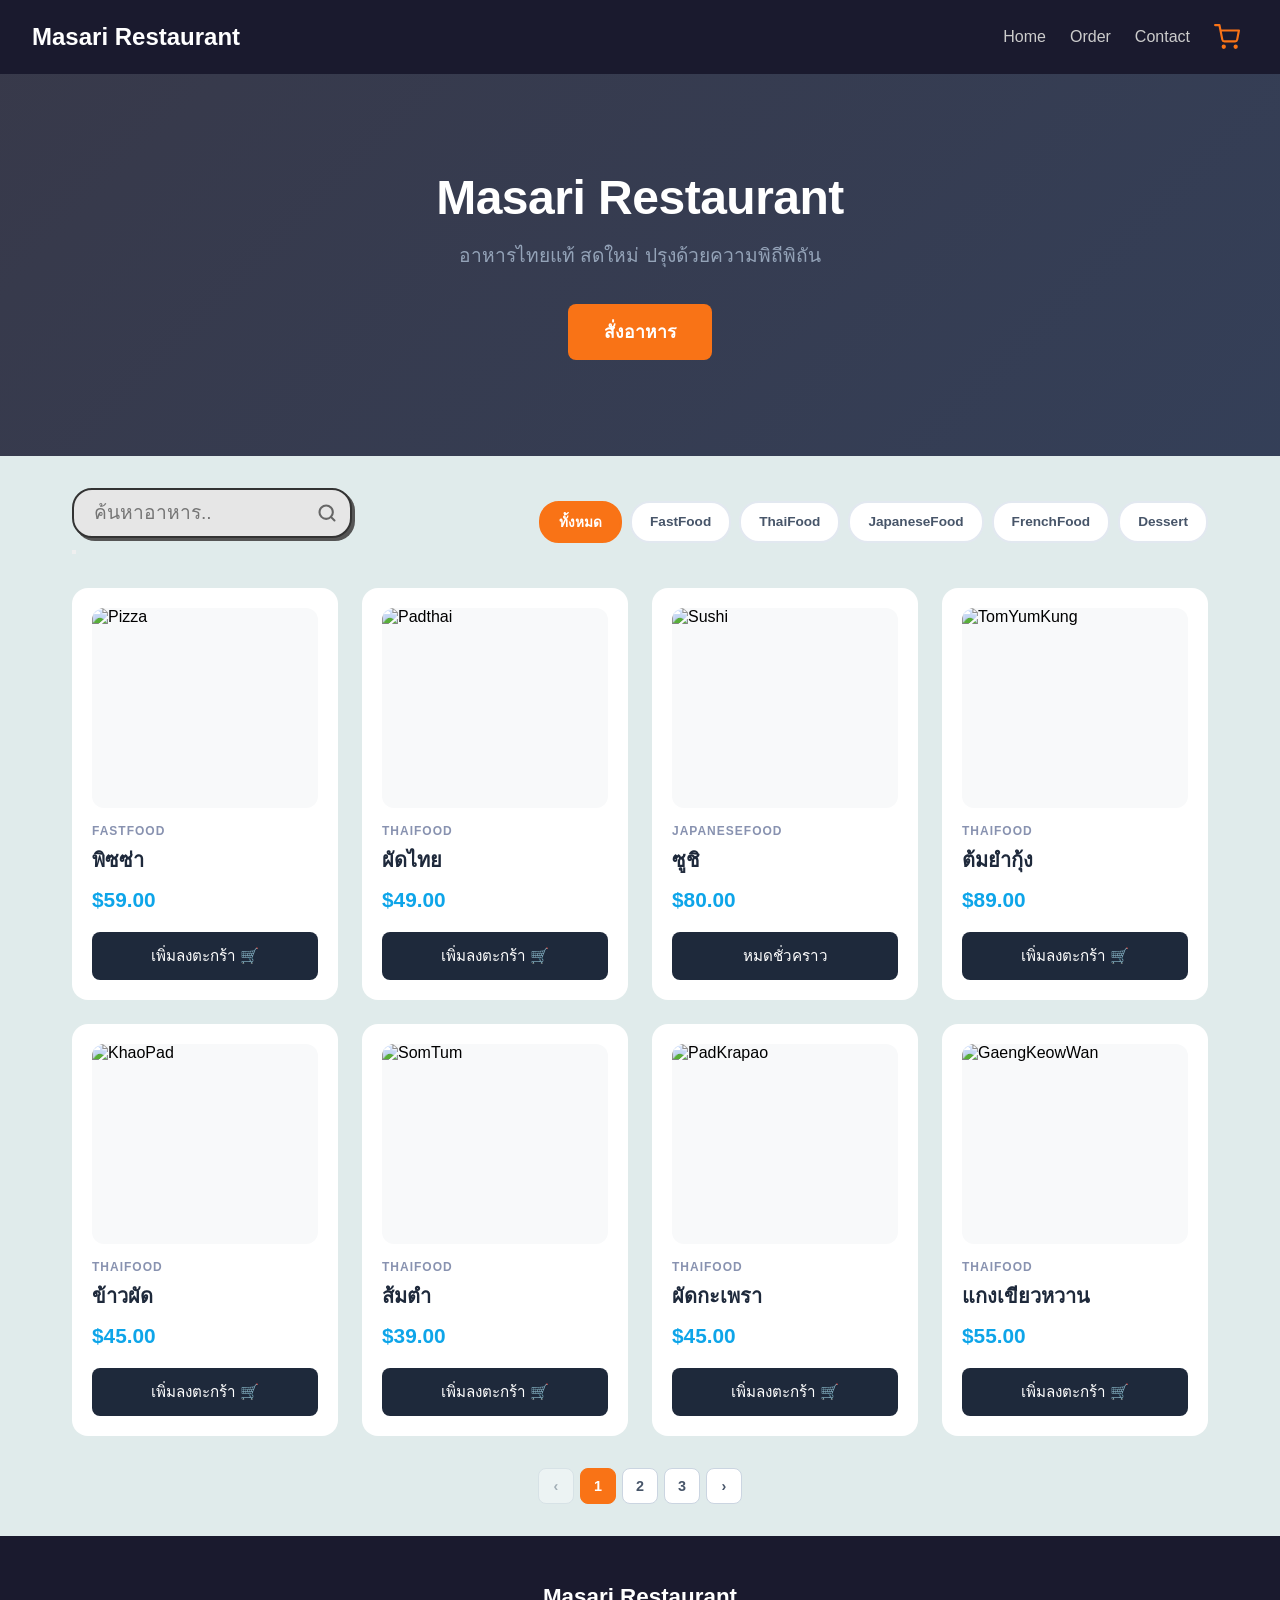
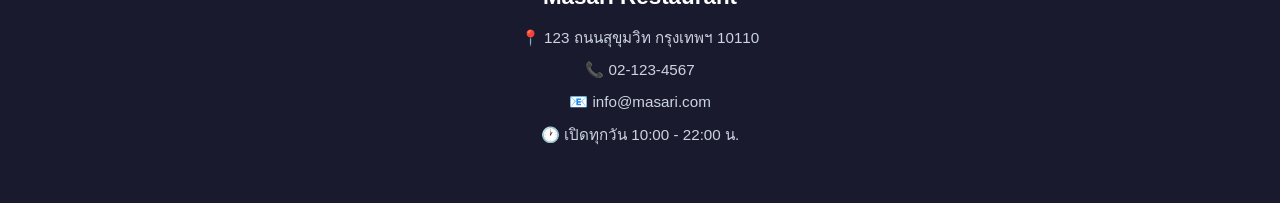
==== commit b8c6aebd: "update pagination" ====
--- a/index.html
+++ b/index.html
@@ -3,163 +3,108 @@
   <head>
     <meta charset="UTF-8" />
     <meta name="viewport" content="width=device-width, initial-scale=1.0" />
-    <title>เว็บไซต์เติมเกม</title>
+    <title>Masari Restaurant</title>
     <link rel="stylesheet" href="style.css" />
   </head>
   <body>
     <nav class="navbar">
-      <div class="logo">🎮 TopUp Game</div>
-      <ul class="nav-links">
-        <li class="search-container">
-          <input
-            type="text"
-            class="search-input"
-            placeholder="ค้นหา.."
-            id="searchInput"
-          />
-          <!-- ไอคอนแว่นขยายสีเทาเข้ม วางไว้ข้างหลัง (ด้านขวา) -->
-          <button type="button" id="searchBtn" class="search-button-wrapper">
-            <svg
-              class="search-icon"
-              xmlns="http://www.w3.org/2000/svg"
-              viewBox="0 0 24 24"
-              fill="none"
-              stroke="currentColor"
-              stroke-width="2.5"
-              stroke-linecap="round"
-              stroke-linejoin="round"
-            >
-              <circle cx="11" cy="11" r="8"></circle>
-              <line x1="21" y1="21" x2="16.65" y2="16.65"></line>
-            </svg>
-          </button>
-        </li>
-
-        <li><a href="#">Home</a></li>
-        <li><a href="#">Shop</a></li>
-        <li><a href="#">Contact</a></li>
-        <li><a href="#">Login</a></li>
+      <div class="logo">Masari Restaurant</div>
+      <button class="hamburger" id="hamburger" aria-label="เมนู">
+        <span></span>
+        <span></span>
+        <span></span>
+      </button>
+      <ul class="nav-links" id="navLinks">
+        <li><a href="index.html">Home</a></li>
+        <li><a href="orderfood.html">Order</a></li>
+        <li><a href="#contact">Contact</a></li>
+        <li class="nav-cart-link"><a href="#" id="navCartLink">🛒 ตะกร้าสินค้า</a></li>
       </ul>
-      <button class="btn-login">Login</button>
+      <div class="cart-icon" id="cartIcon">
+        <svg width="26" height="26" viewBox="0 0 24 24" fill="none" stroke="#f97316" stroke-width="2" stroke-linecap="round" stroke-linejoin="round">
+          <circle cx="9" cy="21" r="1"></circle>
+          <circle cx="20" cy="21" r="1"></circle>
+          <path d="M1 1h4l2.68 13.39a2 2 0 0 0 2 1.61h9.72a2 2 0 0 0 2-1.61L23 6H6"></path>
+        </svg>
+        <span class="cart-badge" id="cartBadge">0</span>
+      </div>
     </nav>
 
-    <div class="container">
-      <h1>🎮 เว็บไซต์เติมเกม</h1>
-      <p class="subtitle" id="topup">
-        บริการเติมเกมออนไลน์ 24 ชั่วโมง สะดวกรวดเร็ว ปลอดภัย
-      </p>
+    <section class="hero" id="hero">
+      <div class="hero-content">
+        <h1 class="hero-title">Masari Restaurant</h1>
+        <p class="hero-subtitle">อาหารไทยแท้ สดใหม่ ปรุงด้วยความพิถีพิถัน</p>
+        <a href="orderfood.html" class="hero-btn">สั่งอาหาร</a>
+      </div>
+    </section>
 
-      <hr />
-
-      <h2>🕹️ 1. เลือกเกมที่ต้องการเติม</h2>
-      <ul class="game-list">
-        <li><strong>เกมที่ 1:</strong> Roblox</li>
-        <li><strong>เกมที่ 2:</strong> Rov</li>
-        <li><strong>เกมที่ 3:</strong> Free Fire</li>
-      </ul>
-
-      <h2>📝 2. กรอกข้อมูลผู้ใช้งาน</h2>
-      <div class="form-group">
-        <label for="uid">UID / ไอดีผู้ใช้</label>
-        <input type="text" id="uid" placeholder="กรอก UID หรือไอดีผู้ใช้" />
+    <div class="filter-bar">
+      <div class="search-container">
+        <input
+          type="text"
+          class="search-input"
+          placeholder="ค้นหาอาหาร.."
+          id="searchInput"
+        />
+        <button type="button" id="searchBtn" class="search-button-wrapper">
+          <svg
+            class="search-icon"
+            xmlns="http://www.w3.org/2000/svg"
+            viewBox="0 0 24 24"
+            fill="none"
+            stroke="currentColor"
+            stroke-width="2.5"
+            stroke-linecap="round"
+            stroke-linejoin="round"
+          >
+            <circle cx="11" cy="11" r="8"></circle>
+            <line x1="21" y1="21" x2="16.65" y2="16.65"></line>
+          </svg>
+        </button>
       </div>
-      <div class="form-group">
-        <label>ช่องทางการชำระเงิน</label>
-        <ul class="payment-options">
-          <li>
-            <label>
-              <input type="radio" name="payment" value="bank" checked />
-              ธนาคารโอนเงิน
-            </label>
-          </li>
-          <li>
-            <label>
-              <input type="radio" name="payment" value="promptpay" />
-              PromptPay QR Code
-            </label>
-          </li>
-          <li>
-            <label>
-              <input type="radio" name="payment" value="truemoney" />
-              TrueMoney Wallet
-            </label>
-          </li>
-        </ul>
-      </div>
-
-      <hr />
-
-      <h2>💎 3. เลือกแพ็กเกจสินค้า</h2>
-      <hr />
+      <div class="category-filter" id="categoryFilter"></div>
     </div>
 
-    <div class="card-item">
-      <div class="card">
-        <div class="container-2">
-          <!-- ส่วนรูปภาพสินค้า -->
-          <div class="product-img-box">
-            <img
-              src="./images/Robux_2019_Logo_gold.svg.webp"
-              alt="ipad-gen10"
-            />
-          </div>
+    <div class="card-item"></div>
 
-          <!-- ส่วนเนื้อหารายละเอียด -->
-          <h5 class="category">Roblox</h5>
-          <h2 class="product-title">15000 robux</h2>
+    <div id="pagination" class="pagination"></div>
 
-          <h4 class="price-box">
-            <del class="old-price">$5000</del>
-            <span class="current-price">$3000.00</span>
-          </h4>
+    <footer class="footer" id="contact">
+      <div class="footer-content">
+        <h3>Masari Restaurant</h3>
+        <p>📍 123 ถนนสุขุมวิท กรุงเทพฯ 10110</p>
+        <p>📞 02-123-4567</p>
+        <p>📧 info@masari.com</p>
+        <p>🕐 เปิดทุกวัน 10:00 - 22:00 น.</p>
+      </div>
+    </footer>
 
-          <!-- ปุ่มกด (ปูทางไว้สำหรับทำ JavaScript DOM ตะกร้าสินค้า) -->
-          <button class="add-to-cart-btn">เพิ่มลงตะกร้า 🛒</button>
+    <!-- overlay ตะกร้าสินค้า -->
+    <div class="cart-overlay" id="cartOverlay">
+      <div class="cart-panel">
+        <div class="cart-header">
+          <h3>ตะกร้าสินค้า</h3>
+          <button class="cart-close" id="cartClose">&times;</button>
         </div>
+        <div class="cart-content" id="cartContent"></div>
       </div>
+    </div>
 
-      <div class="card">
-        <div class="container-2">
-          <!-- ส่วนรูปภาพสินค้า -->
-          <div class="product-img-box">
-            <img src="./images/rov-coupon.webp" alt="ipad-gen10" />
-          </div>
-
-          <!-- ส่วนเนื้อหารายละเอียด -->
-          <h5 class="category">Rov</h5>
-          <h2 class="product-title">1500ปอง</h2>
-
-          <h4 class="price-box">
-            <del class="old-price">$500</del>
-            <span class="current-price">$450.00</span>
-          </h4>
-
-          <!-- ปุ่มกด (ปูทางไว้สำหรับทำ JavaScript DOM ตะกร้าสินค้า) -->
-          <button class="add-to-cart-btn">เพิ่มลงตะกร้า 🛒</button>
+    <!-- modal เลือก size/addon -->
+    <div class="modal-overlay" id="addonModal">
+      <div class="modal-panel">
+        <div class="modal-header">
+          <h3>เลือกตัวเลือกเพิ่มเติม</h3>
+          <button class="modal-close" id="modalClose">&times;</button>
         </div>
-      </div>
-      <div class="card">
-        <div class="container-2">
-          <!-- ส่วนรูปภาพสินค้า -->
-          <div class="product-img-box">
-            <img src="./images/ipad-gen11.webp" alt="ipad-gen10" />
-          </div>
-
-          <!-- ส่วนเนื้อหารายละเอียด -->
-          <h5 class="category">Smartphone</h5>
-          <h2 class="product-title">ipad gen 11</h2>
-
-          <h4 class="price-box">
-            <del class="old-price">$1200</del>
-            <span class="current-price">$500.00</span>
-          </h4>
-
-          <!-- ปุ่มกด (ปูทางไว้สำหรับทำ JavaScript DOM ตะกร้าสินค้า) -->
-          <button class="add-to-cart-btn">เพิ่มลงตะกร้า 🛒</button>
+        <div class="modal-body" id="modalBody"></div>
+        <div class="modal-footer">
+          <button class="modal-confirm" id="modalConfirm">ยืนยันเพิ่มลงตะกร้า</button>
         </div>
       </div>
     </div>
 
+    <script src="myObject.js"></script>
     <script src="script.js"></script>
   </body>
 </html>
--- a/style.css
+++ b/style.css
@@ -31,7 +31,7 @@
   align-items: center;
   gap: 1.5rem;
   list-style: none;
-  flex-wrap: wrap;
+  margin-left: auto;
 }
 .navbar .nav-links a {
   color: #ccc;
@@ -41,6 +41,36 @@
 .navbar .nav-links a:hover {
   color: #fff;
 }
+.nav-cart-link {
+  display: none;
+}
+.hamburger {
+  display: none;
+  flex-direction: column;
+  gap: 5px;
+  background: none;
+  border: none;
+  cursor: pointer;
+  padding: 4px;
+}
+.hamburger span {
+  display: block;
+  width: 24px;
+  height: 2.5px;
+  background: #f97316;
+  border-radius: 2px;
+  transition: all 0.3s ease;
+}
+.hamburger.active span:nth-child(1) {
+  transform: rotate(45deg) translate(5px, 5px);
+}
+.hamburger.active span:nth-child(2) {
+  opacity: 0;
+}
+.hamburger.active span:nth-child(3) {
+  transform: rotate(-45deg) translate(5px, -5px);
+}
+
 .navbar .btn-login {
   background: #e94560;
   color: #fff;
@@ -57,6 +87,46 @@
   max-width: 900px;
   margin: 0 auto;
   padding: 2rem 1rem;
+}
+.hero {
+  background:
+    linear-gradient(135deg, rgba(26, 26, 46, 0.85), rgba(22, 33, 62, 0.85)),
+    url("https://images.unsplash.com/photo-1565299624946-b28f40a0ae38?w=1400&h=600&fit=crop")
+      center/cover no-repeat;
+  padding: 6rem 2rem;
+  text-align: center;
+  transition: background-image 1s ease;
+}
+.hero-content {
+  max-width: 640px;
+  margin: 0 auto;
+}
+.hero-title {
+  font-size: 3rem;
+  font-weight: 700;
+  color: #ffffff;
+  margin-bottom: 1rem;
+  letter-spacing: -0.5px;
+}
+.hero-subtitle {
+  font-size: 1.2rem;
+  color: #94a3b8;
+  margin-bottom: 2rem;
+  line-height: 1.6;
+}
+.hero-btn {
+  display: inline-block;
+  padding: 14px 36px;
+  background-color: #f97316;
+  color: #ffffff;
+  text-decoration: none;
+  border-radius: 8px;
+  font-size: 1.1rem;
+  font-weight: 600;
+  transition: background-color 0.2s ease;
+}
+.hero-btn:hover {
+  background-color: #0284c7;
 }
 h1 {
   text-align: center;
@@ -143,26 +213,91 @@
 }
 @media (max-width: 600px) {
   .navbar {
+    flex-direction: row;
+    flex-wrap: wrap;
+    align-items: center;
+  }
+  .hamburger {
+    display: flex;
+    margin-left: auto;
+  }
+  .cart-icon {
+    display: none;
+  }
+  .navbar .nav-links {
+    display: none;
     flex-direction: column;
-    align-items: flex-start;
-  }
-  .navbar .nav-links {
-    flex-direction: column;
-    align-items: flex-start;
+    align-items: center;
     gap: 0.75rem;
+    width: 100%;
+    order: 3;
+    padding: 0.75rem 0 0;
+    border-top: 1px solid #2d2d4e;
+  }
+  .navbar .nav-links.active {
+    display: flex;
+  }
+  .nav-cart-link {
+    display: block;
+    width: 100%;
+    text-align: center;
+    padding-top: 0.5rem;
+    border-top: 1px solid #2d2d4e;
+    margin-top: 0.25rem;
+  }
+  .nav-cart-link a {
+    color: #f97316 !important;
+    font-weight: 600;
   }
   h1 {
     font-size: 1.5rem;
   }
+  .hero {
+    padding: 4rem 1.5rem;
+  }
+  .hero-title {
+    font-size: 2rem;
+  }
+  .hero-subtitle {
+    font-size: 1rem;
+  }
+  .card-item {
+    grid-template-columns: 1fr;
+    padding: 0 1rem 1rem;
+    gap: 16px;
+  }
+  .search-container {
+    width: 100%;
+  }
+  .cart-panel {
+    max-width: 100%;
+  }
+  .filter-bar {
+    flex-direction: column;
+    align-items: stretch;
+    padding: 0 1rem;
+    margin-top: 1rem;
+  }
+  .filter-bar .search-container {
+    width: 100%;
+  }
+  .category-filter {
+    justify-content: center;
+  }
+}
+
+@media (min-width: 601px) and (max-width: 768px) {
+  .card-item {
+    grid-template-columns: repeat(2, 1fr);
+    padding: 0 1.5rem 1.5rem;
+  }
 }
 .card {
   background-color: #ffffff;
-  border-radius: 16px; /* ปรับขอบให้โค้งมนดูพรีเมียม */
-  box-shadow: 0 10px 25px rgba(0, 0, 3px, 0.05); /* ใส่เงาฟุ้งละมุน */
+  border-radius: 16px;
+  box-shadow: 0 10px 25px rgba(0, 0, 3px, 0.05);
   overflow: hidden;
-  transition: all 0.3s ease; /* ตั้งค่าความเร็วอนิเมชันตอนเมาส์ผ่าน */
-  margin: 10px;
-  width: 20%;
+  transition: all 0.3s ease;
 }
 
 /* เอฟเฟกต์ลอยตัวเวลาเมาส์ชี้ (Hover) */
@@ -189,18 +324,19 @@
 }
 
 .product-img-box img {
-  max-width: 80%;
-  max-height: 80%;
-  object-fit: contain; /* ป้องกันไม่ให้สัดส่วนรูปภาพเบี้ยว */
+  width: 100%;
+  height: 100%;
+  object-fit: cover;
 }
 
 /* 3. ตกแต่งฝั่งข้อความรายละเอียด */
 .category {
   font-size: 0.75rem;
-  text-transform: uppercase; /* บังคับอักษรพิมพ์ใหญ่ */
+  text-transform: uppercase;
   letter-spacing: 1px;
   color: #8892b0;
   margin: 0 0 6px 0;
+  font-family: "Inter", sans-serif;
 }
 
 .product-title {
@@ -208,29 +344,31 @@
   font-weight: 600;
   color: #1e293b;
   margin: 0 0 12px 0;
-}
-
-/* จัดการโซนราคา */
+  font-family: "Inter", sans-serif;
+}
+
 .price-box {
   margin: 0 0 20px 0;
   display: flex;
   align-items: center;
-  gap: 10px; /* เว้นระยะห่างระหว่างราคาเก่ากับราคาใหม่ */
+  gap: 10px;
+  font-family: "Inter", sans-serif;
 }
 
 .old-price {
   font-size: 0.95rem;
   color: #94a3b8;
   font-weight: 400;
+  font-family: "Inter", sans-serif;
 }
 
 .current-price {
   font-size: 1.3rem;
-  color: #0ea5e9; /* สีฟ้าสวยสดใส */
+  color: #0ea5e9;
   font-weight: 700;
-}
-
-/* 4. ตกแต่งปุ่มเพิ่มลงตะกร้า */
+  font-family: "Inter", sans-serif;
+}
+
 .add-to-cart-btn {
   padding: 12px;
   background-color: #1e293b;
@@ -241,22 +379,478 @@
   font-weight: 500;
   cursor: pointer;
   transition: background-color 0.2s ease;
+  width: 100%;
+  font-family: "Inter", sans-serif;
 }
 
 .add-to-cart-btn:hover {
   background-color: #0ea5e9; /* เปลี่ยนเป็นสีฟ้าเวลาเมาส์ชี้ */
 }
 
+/* แถบกรองหมวดหมู่ + ค้นหา */
+.filter-bar {
+  display: flex;
+  align-items: center;
+  justify-content: space-between;
+  gap: 1rem;
+  max-width: 1200px;
+  margin: 2rem auto 0;
+  padding: 0 2rem;
+  flex-wrap: wrap;
+}
+.filter-bar .search-container {
+  width: 280px;
+  flex-shrink: 0;
+}
+.category-filter {
+  display: flex;
+  gap: 8px;
+  flex-wrap: wrap;
+}
+.cat-btn {
+  padding: 8px 18px;
+  border: 2px solid #e2e8f0;
+  border-radius: 20px;
+  background: #fff;
+  color: #475569;
+  font-size: 0.85rem;
+  font-weight: 600;
+  cursor: pointer;
+  transition: all 0.2s;
+  font-family: "Inter", sans-serif;
+}
+.cat-btn:hover {
+  border-color: #94a3b8;
+}
+.cat-btn.active {
+  background: #f97316;
+  border-color: #f97316;
+  color: #fff;
+}
+
 .card-item {
-  display: flex;
-  flex-direction: row;
+  display: grid;
+  grid-template-columns: repeat(auto-fill, minmax(240px, 1fr));
+  gap: 24px;
+  padding: 2rem 2rem 0;
+  max-width: 1200px;
+  margin: 0 auto;
+}
+
+.pagination {
+  display: flex;
   justify-content: center;
   align-items: center;
+  gap: 6px;
+  padding: 2rem;
+  max-width: 1200px;
+  margin: 0 auto;
+}
+.page-btn {
+  width: 36px;
+  height: 36px;
+  border: 1px solid #cbd5e1;
+  border-radius: 8px;
+  background: #fff;
+  color: #475569;
+  font-size: 0.9rem;
+  font-weight: 600;
+  cursor: pointer;
+  transition: all 0.15s;
+  display: flex;
+  align-items: center;
+  justify-content: center;
+}
+.page-btn:hover:not(:disabled) {
+  background: #f1f5f9;
+  border-color: #94a3b8;
+}
+.page-btn.active {
+  background: #f97316;
+  border-color: #f97316;
+  color: #fff;
+}
+.page-btn:disabled {
+  opacity: 0.4;
+  cursor: default;
 }
 
 .search-container {
   position: relative;
-  width: 350px; /* สามารถปรับความกว้างยาวได้ตามต้องการ */
+  width: 350px;
+}
+
+/* ไอคอนตะกร้าสีส้ม */
+.cart-icon {
+  position: relative;
+  cursor: pointer;
+  padding: 8px;
+  display: flex;
+  align-items: center;
+}
+.cart-badge {
+  position: absolute;
+  top: 0;
+  right: -2px;
+  background: #f97316;
+  color: #fff;
+  font-size: 0.7rem;
+  font-weight: 700;
+  min-width: 18px;
+  height: 18px;
+  border-radius: 9px;
+  display: none;
+  align-items: center;
+  justify-content: center;
+  padding: 0 4px;
+}
+
+/* overlay ตะกร้า */
+.cart-overlay {
+  position: fixed;
+  inset: 0;
+  background: rgba(0, 0, 0, 0.5);
+  z-index: 1000;
+  display: none;
+  justify-content: flex-end;
+}
+.cart-overlay.active {
+  display: flex;
+}
+.cart-panel {
+  width: 100%;
+  max-width: 420px;
+  background: #fff;
+  height: 100vh;
+  display: flex;
+  flex-direction: column;
+  animation: slideIn 0.3s ease;
+}
+@keyframes slideIn {
+  from {
+    transform: translateX(100%);
+  }
+  to {
+    transform: translateX(0);
+  }
+}
+.cart-header {
+  display: flex;
+  justify-content: space-between;
+  align-items: center;
+  padding: 1.25rem 1.5rem;
+  border-bottom: 1px solid #e2e8f0;
+}
+.cart-header h3 {
+  font-size: 1.2rem;
+  color: #1e293b;
+}
+.cart-close {
+  background: none;
+  border: none;
+  font-size: 1.8rem;
+  color: #94a3b8;
+  cursor: pointer;
+  line-height: 1;
+}
+.cart-close:hover {
+  color: #1e293b;
+}
+.cart-content {
+  flex: 1;
+  overflow-y: auto;
+  padding: 1rem 1.5rem;
+}
+.cart-empty {
+  text-align: center;
+  color: #94a3b8;
+  padding: 3rem 0;
+  font-size: 1rem;
+}
+
+/* รายการในตะกร้า */
+.cart-item {
+  display: flex;
+  gap: 12px;
+  padding: 12px 0;
+  border-bottom: 1px solid #f1f5f9;
+}
+.cart-item-img {
+  width: 64px;
+  height: 64px;
+  border-radius: 8px;
+  object-fit: cover;
+  flex-shrink: 0;
+  background: #f8f9fa;
+}
+.cart-item-info {
+  flex: 1;
+  min-width: 0;
+  display: flex;
+  flex-direction: column;
+  gap: 2px;
+}
+.cart-item-row {
+  display: flex;
+  justify-content: space-between;
+  align-items: center;
+  gap: 4px;
+}
+.cart-item-name {
+  font-size: 0.95rem;
+  font-weight: 600;
+  color: #1e293b;
+  font-family: "Inter", sans-serif;
+}
+.cart-item-actions {
+  display: flex;
+  align-items: center;
+  gap: 4px;
+  flex-shrink: 0;
+}
+.cart-item-detail {
+  font-size: 0.8rem;
+  color: #64748b;
+  font-family: "Inter", sans-serif;
+}
+.cart-item-price {
+  font-size: 0.9rem;
+  color: #0ea5e9;
+  font-weight: 600;
+  font-family: "Inter", sans-serif;
+}
+.cart-item-qty {
+  display: flex;
+  align-items: center;
+  gap: 2px;
+}
+.qty-btn {
+  width: 28px;
+  height: 28px;
+  border-radius: 6px;
+  border: 1px solid #cbd5e1;
+  background: #fff;
+  font-size: 1rem;
+  cursor: pointer;
+  display: flex;
+  align-items: center;
+  justify-content: center;
+  color: #475569;
+  transition: all 0.15s;
+}
+.qty-btn:hover {
+  background: #f1f5f9;
+  border-color: #94a3b8;
+}
+.qty-num {
+  font-size: 0.95rem;
+  font-weight: 600;
+  min-width: 20px;
+  text-align: center;
+}
+.cart-item-remove {
+  background: none;
+  border: none;
+  color: #ef4444;
+  font-size: 0.8rem;
+  cursor: pointer;
+  padding: 4px;
+}
+.cart-item-remove:hover {
+  text-decoration: underline;
+}
+
+/* สรุปราคาตะกร้า */
+.cart-summary {
+  border-top: 2px solid #e2e8f0;
+  padding: 1rem 1.5rem;
+}
+.summary-row {
+  display: flex;
+  justify-content: space-between;
+  font-size: 0.95rem;
+  color: #475569;
+  margin-bottom: 8px;
+}
+.summary-total {
+  font-size: 1.1rem;
+  font-weight: 700;
+  color: #1e293b;
+  border-top: 1px solid #e2e8f0;
+  padding-top: 8px;
+}
+.checkout-btn {
+  width: 100%;
+  padding: 14px;
+  background: #f97316;
+  color: #fff;
+  border: none;
+  border-radius: 8px;
+  font-size: 1.05rem;
+  font-weight: 600;
+  cursor: pointer;
+  margin-top: 12px;
+  transition: background 0.2s;
+}
+.checkout-btn:hover {
+  background: #ea580c;
+}
+
+/* modal เลือก size/addon */
+.modal-overlay {
+  position: fixed;
+  inset: 0;
+  background: rgba(0, 0, 0, 0.5);
+  z-index: 1100;
+  display: none;
+  align-items: center;
+  justify-content: center;
+}
+.modal-overlay.active {
+  display: flex;
+}
+.modal-panel {
+  background: #fff;
+  border-radius: 16px;
+  width: 90%;
+  max-width: 460px;
+  max-height: 80vh;
+  display: flex;
+  flex-direction: column;
+  animation: fadeIn 0.2s ease;
+}
+@keyframes fadeIn {
+  from {
+    opacity: 0;
+    transform: scale(0.95);
+  }
+  to {
+    opacity: 1;
+    transform: scale(1);
+  }
+}
+.modal-header {
+  display: flex;
+  justify-content: space-between;
+  align-items: center;
+  padding: 1.25rem 1.5rem;
+  border-bottom: 1px solid #e2e8f0;
+}
+.modal-header h3 {
+  font-size: 1.15rem;
+  color: #1e293b;
+}
+.modal-close {
+  background: none;
+  border: none;
+  font-size: 1.8rem;
+  color: #94a3b8;
+  cursor: pointer;
+  line-height: 1;
+}
+.modal-body {
+  flex: 1;
+  overflow-y: auto;
+  padding: 1.25rem 1.5rem;
+}
+.modal-product-name {
+  font-size: 1.1rem;
+  font-weight: 600;
+  margin-bottom: 1rem;
+  color: #1e293b;
+}
+.option-group {
+  margin-bottom: 1.25rem;
+}
+.option-label {
+  font-size: 0.85rem;
+  font-weight: 600;
+  color: #64748b;
+  text-transform: uppercase;
+  letter-spacing: 0.5px;
+  margin-bottom: 8px;
+  display: block;
+}
+.option-item {
+  display: flex;
+  align-items: center;
+  justify-content: space-between;
+  padding: 10px 12px;
+  border: 2px solid #e2e8f0;
+  border-radius: 8px;
+  margin-bottom: 6px;
+  cursor: pointer;
+  transition: all 0.15s;
+}
+.option-item:hover {
+  border-color: #94a3b8;
+}
+.option-item.selected {
+  border-color: #f97316;
+  background: #fff7ed;
+}
+.option-item label {
+  cursor: pointer;
+  flex: 1;
+  display: flex;
+  justify-content: space-between;
+  font-size: 0.95rem;
+  color: #1e293b;
+}
+.option-item input {
+  margin-right: 10px;
+  accent-color: #f97316;
+}
+.modal-footer {
+  padding: 1rem 1.5rem;
+  border-top: 1px solid #e2e8f0;
+}
+.modal-confirm {
+  width: 100%;
+  padding: 14px;
+  background: #f97316;
+  color: #fff;
+  border: none;
+  border-radius: 8px;
+  font-size: 1rem;
+  font-weight: 600;
+  cursor: pointer;
+  transition: background 0.2s;
+}
+.modal-confirm:hover {
+  background: #ea580c;
+}
+.modal-confirm:disabled {
+  background: #94a3b8;
+  cursor: not-allowed;
+}
+
+/* footer / contact */
+.footer {
+  background: #1a1a2e;
+  color: #cbd5e1;
+  padding: 3rem 2rem;
+  text-align: center;
+}
+.footer-content {
+  max-width: 640px;
+  margin: 0 auto;
+}
+.footer h3 {
+  font-size: 1.4rem;
+  color: #fff;
+  margin-bottom: 1rem;
+}
+.footer p {
+  margin-bottom: 0.5rem;
+  font-size: 0.95rem;
+  line-height: 1.6;
+}
+
+@media (max-width: 600px) {
+  .footer {
+    padding: 2rem 1rem;
+  }
 }
 
 /* 2. ตกแต่งตัวกล่องข้อความอินพุต */
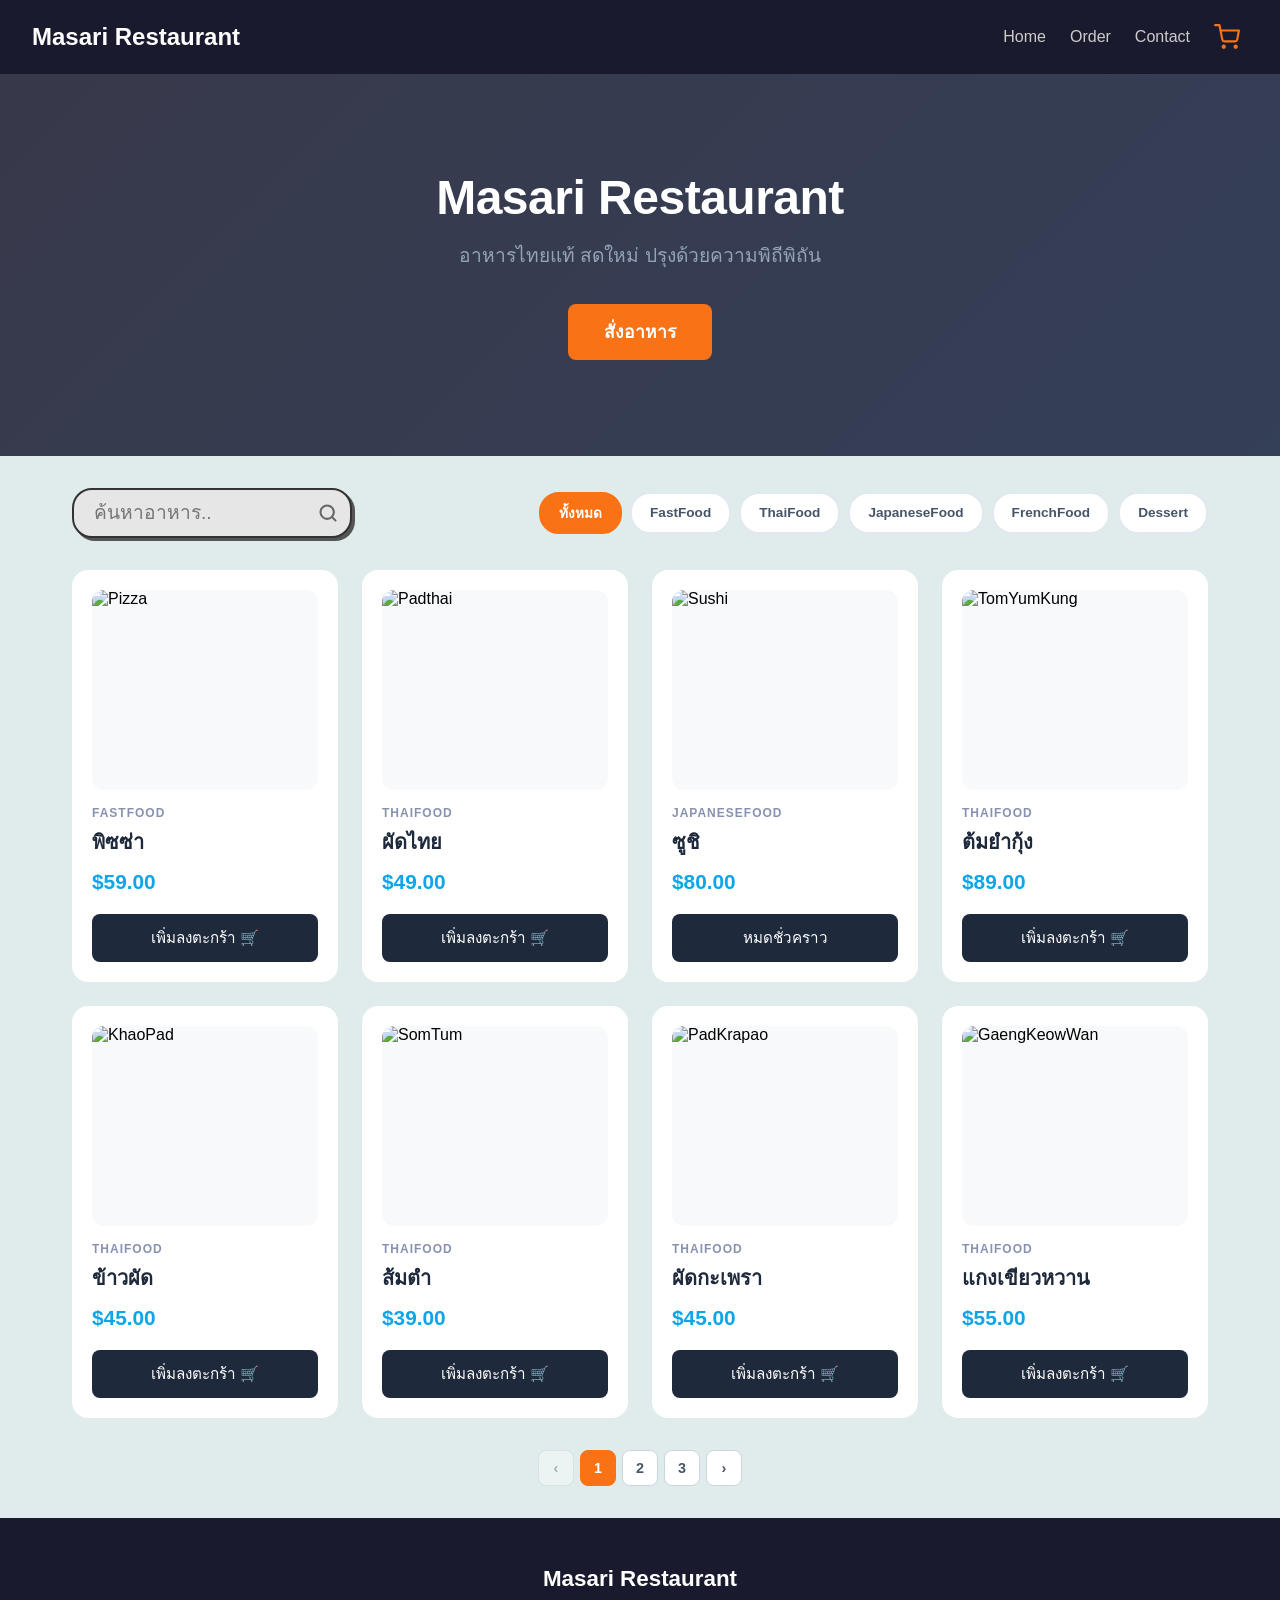
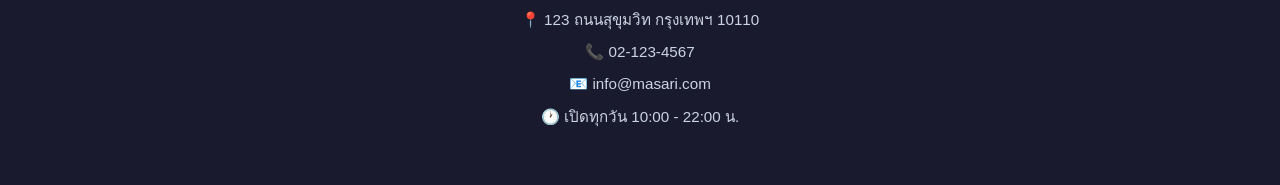
==== commit bb9e2f6d: "update section" ====
--- a/index.html
+++ b/index.html
@@ -15,16 +15,29 @@
         <span></span>
       </button>
       <ul class="nav-links" id="navLinks">
-        <li><a href="index.html">Home</a></li>
-        <li><a href="orderfood.html">Order</a></li>
+        <li><a href="#hero">Home</a></li>
+        <li><a href="#order">Order</a></li>
         <li><a href="#contact">Contact</a></li>
-        <li class="nav-cart-link"><a href="#" id="navCartLink">🛒 ตะกร้าสินค้า</a></li>
+        <li class="nav-cart-link">
+          <a href="#" id="navCartLink">🛒 ตะกร้าสินค้า</a>
+        </li>
       </ul>
       <div class="cart-icon" id="cartIcon">
-        <svg width="26" height="26" viewBox="0 0 24 24" fill="none" stroke="#f97316" stroke-width="2" stroke-linecap="round" stroke-linejoin="round">
+        <svg
+          width="26"
+          height="26"
+          viewBox="0 0 24 24"
+          fill="none"
+          stroke="#f97316"
+          stroke-width="2"
+          stroke-linecap="round"
+          stroke-linejoin="round"
+        >
           <circle cx="9" cy="21" r="1"></circle>
           <circle cx="20" cy="21" r="1"></circle>
-          <path d="M1 1h4l2.68 13.39a2 2 0 0 0 2 1.61h9.72a2 2 0 0 0 2-1.61L23 6H6"></path>
+          <path
+            d="M1 1h4l2.68 13.39a2 2 0 0 0 2 1.61h9.72a2 2 0 0 0 2-1.61L23 6H6"
+          ></path>
         </svg>
         <span class="cart-badge" id="cartBadge">0</span>
       </div>
@@ -37,38 +50,38 @@
         <a href="orderfood.html" class="hero-btn">สั่งอาหาร</a>
       </div>
     </section>
+    <section id="order">
+      <div class="filter-bar">
+        <div class="search-container">
+          <input
+            type="text"
+            class="search-input"
+            placeholder="ค้นหาอาหาร.."
+            id="searchInput"
+          />
+          <button type="button" id="searchBtn" class="search-button-wrapper">
+            <svg
+              class="search-icon"
+              xmlns="http://www.w3.org/2000/svg"
+              viewBox="0 0 24 24"
+              fill="none"
+              stroke="currentColor"
+              stroke-width="2.5"
+              stroke-linecap="round"
+              stroke-linejoin="round"
+            >
+              <circle cx="11" cy="11" r="8"></circle>
+              <line x1="21" y1="21" x2="16.65" y2="16.65"></line>
+            </svg>
+          </button>
+        </div>
+        <div class="category-filter" id="categoryFilter"></div>
+      </div>
 
-    <div class="filter-bar">
-      <div class="search-container">
-        <input
-          type="text"
-          class="search-input"
-          placeholder="ค้นหาอาหาร.."
-          id="searchInput"
-        />
-        <button type="button" id="searchBtn" class="search-button-wrapper">
-          <svg
-            class="search-icon"
-            xmlns="http://www.w3.org/2000/svg"
-            viewBox="0 0 24 24"
-            fill="none"
-            stroke="currentColor"
-            stroke-width="2.5"
-            stroke-linecap="round"
-            stroke-linejoin="round"
-          >
-            <circle cx="11" cy="11" r="8"></circle>
-            <line x1="21" y1="21" x2="16.65" y2="16.65"></line>
-          </svg>
-        </button>
-      </div>
-      <div class="category-filter" id="categoryFilter"></div>
-    </div>
+      <div class="card-item"></div>
 
-    <div class="card-item"></div>
-
-    <div id="pagination" class="pagination"></div>
-
+      <div id="pagination" class="pagination"></div>
+    </section>
     <footer class="footer" id="contact">
       <div class="footer-content">
         <h3>Masari Restaurant</h3>
@@ -99,7 +112,9 @@
         </div>
         <div class="modal-body" id="modalBody"></div>
         <div class="modal-footer">
-          <button class="modal-confirm" id="modalConfirm">ยืนยันเพิ่มลงตะกร้า</button>
+          <button class="modal-confirm" id="modalConfirm">
+            ยืนยันเพิ่มลงตะกร้า
+          </button>
         </div>
       </div>
     </div>
--- a/style.css
+++ b/style.css
@@ -868,13 +868,22 @@
 }
 
 /* 3. ตกแต่งและจัดตำแหน่งไอคอนแว่นขยาย */
+.search-button-wrapper {
+  position: absolute;
+  right: 8px;
+  top: 50%;
+  transform: translateY(-50%);
+  background: none;
+  border: none;
+  cursor: pointer;
+  padding: 6px;
+  display: flex;
+  align-items: center;
+  justify-content: center;
+  color: #666666;
+}
 .search-icon {
-  position: absolute;
-  right: 15px; /* ดันให้อยู่ห่างจากขอบขวา 15px */
-  top: 37%; /* จัดกึ่งกลางแนวตั้ง */
-  transform: translateY(-50%); /* ดึงกลับขึ้นมาครึ่งหนึ่งเพื่อให้บาลานซ์พอดี */
-  width: 20px; /* ขนาดความกว้างของแว่นขยาย */
-  height: 20px; /* ขนาดความสูงของแว่นขยาย */
-  color: #666666; /* เปลี่ยนสีหัวแว่นขยายตามต้องการ */
-  pointer-events: none; /* เพื่อให้เวลาผู้ใช้คลิกโดนไอคอน ก็ยังโฟกัสที่ช่องพิมพ์ได้ปกติ */
-}
+  width: 20px;
+  height: 20px;
+  display: block;
+}
